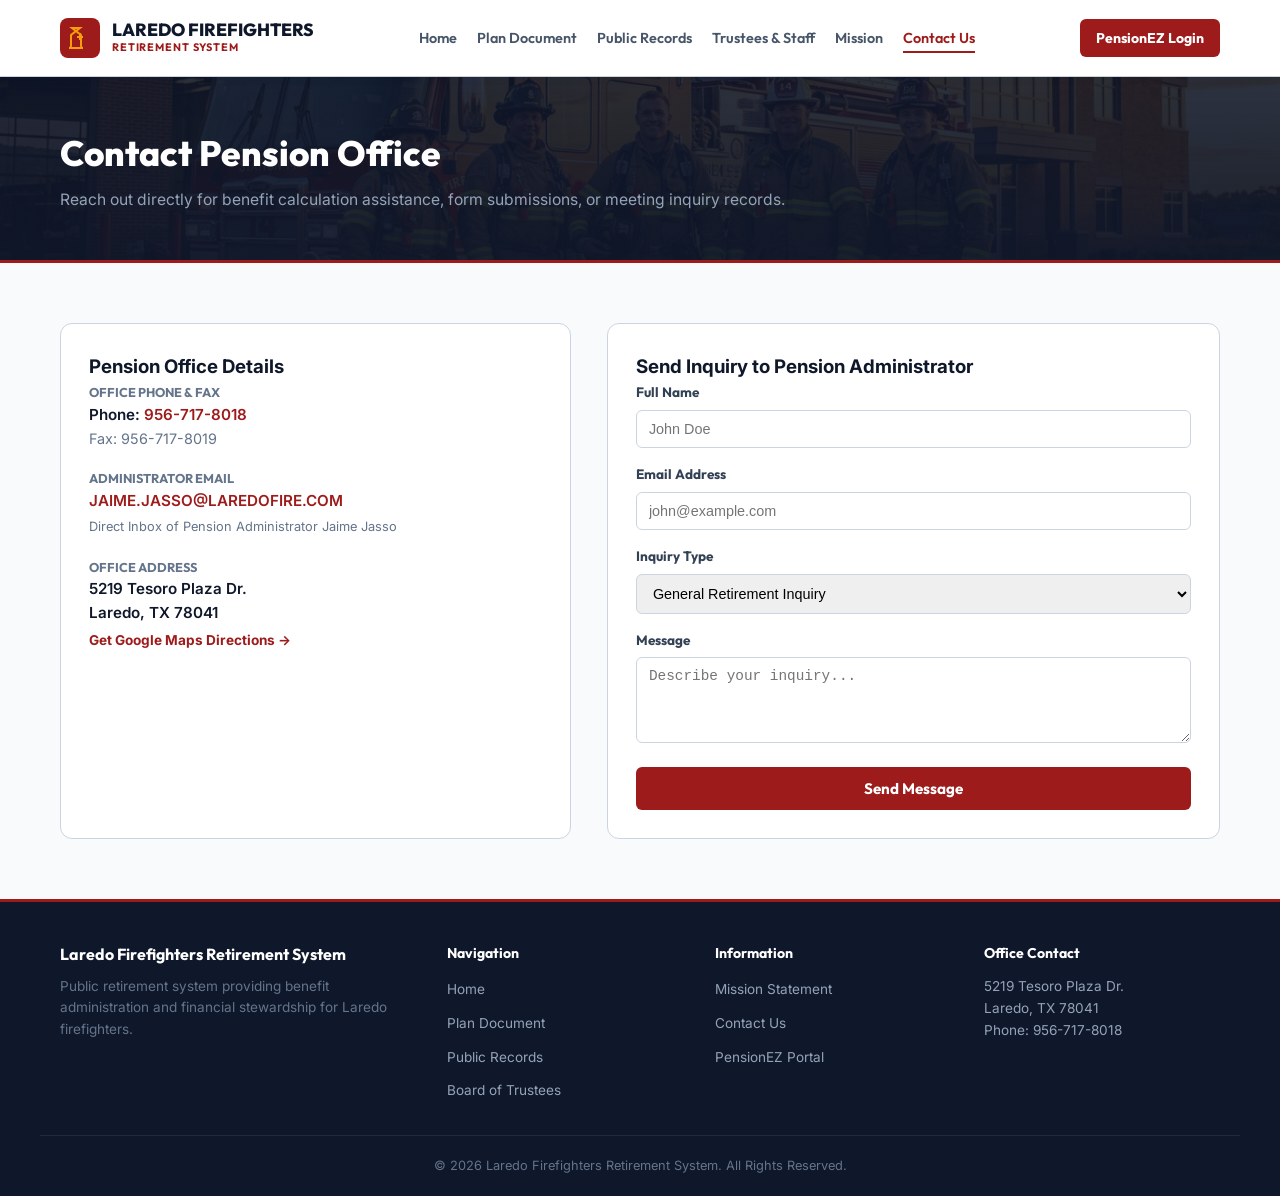
==== contact.html @ 910c3805 "Complete Redesign - Laredo Firefighters Retirement System" ====
<!DOCTYPE html>
<html lang="en">
<head>
    <meta charset="UTF-8">
    <meta name="viewport" content="width=device-width, initial-scale=1.0">
    <title>Laredo Firefighters Retirement System | Contact Us</title>
    <meta name="description" content="Contact the Laredo Firefighters Retirement System office. Phone 956-717-8018, Fax 956-717-8019, email JAIME.JASSO@LAREDOFIRE.COM, address 5219 Tesoro Plaza Dr., Laredo TX 78041.">
    <link rel="preconnect" href="https://fonts.googleapis.com">
    <link rel="preconnect" href="https://fonts.gstatic.com" crossorigin>
    <link href="https://fonts.googleapis.com/css2?family=Inter:wght@400;500;600;700&family=Outfit:wght@600;700;800&display=swap" rel="stylesheet">
    <link rel="stylesheet" href="style.css">
</head>
<body>

    <!-- Header Navigation -->
    <header class="site-header">
        <div class="container header-container">
            <a href="index.html" class="brand-logo">
                <div class="logo-badge">
                    <svg width="24" height="24" viewBox="0 0 24 24" fill="none" stroke="currentColor" stroke-width="2"><path d="M12 2L3 9v11a2 2 0 0 1-2 2h14a2 2 0 0 1-2-2V9l-9-7z"/><path d="M12 7v7"/><path d="M9 11h6"/></svg>
                </div>
                <div class="brand-text">
                    <span class="brand-name">LAREDO FIREFIGHTERS</span>
                    <span class="brand-sub">RETIREMENT SYSTEM</span>
                </div>
            </a>

            <nav class="main-nav">
                <ul class="nav-list">
                    <li><a href="index.html" class="nav-link">Home</a></li>
                    <li><a href="plan-document.html" class="nav-link">Plan Document</a></li>
                    <li><a href="documents.html" class="nav-link">Public Records</a></li>
                    <li><a href="trustees.html" class="nav-link">Trustees & Staff</a></li>
                    <li><a href="mission.html" class="nav-link">Mission</a></li>
                    <li><a href="contact.html" class="nav-link active">Contact Us</a></li>
                </ul>
            </nav>

            <a href="login.html" class="btn-primary">PensionEZ Login</a>

            <button class="mobile-toggle" id="mobileToggle" aria-label="Toggle Menu">
                <span></span><span></span><span></span>
            </button>
        </div>
    </header>

    <!-- Page Header -->
    <section class="page-header">
        <div class="container">
            <h1>Contact Pension Office</h1>
            <p>Reach out directly for benefit calculation assistance, form submissions, or meeting inquiry records.</p>
        </div>
    </section>

    <!-- Content Section -->
    <main class="home-section">
        <div class="container">
            <div class="contact-layout">
                <div class="contact-info-box">
                    <h3>Pension Office Details</h3>

                    <div class="info-item">
                        <label>Office Phone & Fax</label>
                        <p>Phone: <a href="tel:956-717-8018">956-717-8018</a></p>
                        <p style="font-weight: normal; color: var(--text-muted); font-size: 0.9rem;">Fax: 956-717-8019</p>
                    </div>

                    <div class="info-item">
                        <label>Administrator Email</label>
                        <p><a href="mailto:JAIME.JASSO@LAREDOFIRE.COM">JAIME.JASSO@LAREDOFIRE.COM</a></p>
                        <span style="font-size: 0.8rem; color: var(--text-muted);">Direct Inbox of Pension Administrator Jaime Jasso</span>
                    </div>

                    <div class="info-item">
                        <label>Office Address</label>
                        <p>5219 Tesoro Plaza Dr.<br>Laredo, TX 78041</p>
                        <a href="https://maps.google.com/?q=5219+Tesoro+Plaza+Dr,+Laredo,+TX+78041" target="_blank" style="font-size: 0.85rem; font-weight: 700; color: var(--primary); display: inline-block; margin-top: 4px;">Get Google Maps Directions &rarr;</a>
                    </div>
                </div>

                <div class="contact-form-clean">
                    <h3>Send Inquiry to Pension Administrator</h3>
                    <form onsubmit="event.preventDefault(); alert('Thank you! Your message has been sent directly to Pension Administrator Jaime Jasso.'); this.reset();">
                        <div class="form-group">
                            <label for="fullName">Full Name</label>
                            <input type="text" id="fullName" required placeholder="John Doe">
                        </div>
                        <div class="form-group">
                            <label for="email">Email Address</label>
                            <input type="email" id="email" required placeholder="john@example.com">
                        </div>
                        <div class="form-group">
                            <label for="subject">Inquiry Type</label>
                            <select id="subject">
                                <option value="general">General Retirement Inquiry</option>
                                <option value="beneficiary">Beneficiary Designation Update</option>
                                <option value="financial">Financial Audit / Actuarial Question</option>
                                <option value="qdro">QDRO Legal Model Order</option>
                            </select>
                        </div>
                        <div class="form-group">
                            <label for="message">Message</label>
                            <textarea id="message" rows="4" required placeholder="Describe your inquiry..."></textarea>
                        </div>
                        <button type="submit" class="btn-form-submit">Send Message</button>
                    </form>
                </div>
            </div>
        </div>
    </main>

    <!-- Footer -->
    <footer class="site-footer">
        <div class="container footer-grid">
            <div class="footer-brand">
                <h4>Laredo Firefighters Retirement System</h4>
                <p>Public retirement system providing benefit administration and financial stewardship for Laredo firefighters.</p>
            </div>
            <div class="footer-col">
                <h5>Navigation</h5>
                <ul>
                    <li><a href="index.html">Home</a></li>
                    <li><a href="plan-document.html">Plan Document</a></li>
                    <li><a href="documents.html">Public Records</a></li>
                    <li><a href="trustees.html">Board of Trustees</a></li>
                </ul>
            </div>
            <div class="footer-col">
                <h5>Information</h5>
                <ul>
                    <li><a href="mission.html">Mission Statement</a></li>
                    <li><a href="contact.html">Contact Us</a></li>
                    <li><a href="login.html">PensionEZ Portal</a></li>
                </ul>
            </div>
            <div class="footer-col">
                <h5>Office Contact</h5>
                <p style="font-size: 0.85rem;">5219 Tesoro Plaza Dr.<br>Laredo, TX 78041<br>Phone: 956-717-8018</p>
            </div>
        </div>
        <div class="footer-bottom-text">
            <p>&copy; 2026 Laredo Firefighters Retirement System. All Rights Reserved.</p>
        </div>
    </footer>
</body>
</html>
---- style.css ----
/* ==========================================================================
   LAREDO FIREFIGHTERS RETIREMENT SYSTEM (LFRS)
   Clean & Simple Multi-Page Redesign Stylesheet - Sidebar & Document Grid
   ========================================================================== */

@import url('https://fonts.googleapis.com/css2?family=Inter:wght@400;500;600;700&family=Outfit:wght@600;700;800&display=swap');

:root {
  --primary: #9E1B1B;
  --primary-dark: #7E1212;
  --accent: #F59E0B;
  --dark: #0F172A;
  --slate: #1E293B;
  --bg-light: #F8FAFC;
  --bg-card: #FFFFFF;
  --border: #CBD5E1;
  --text: #0F172A;
  --text-muted: #64748B;
  --font-heading: 'Outfit', sans-serif;
  --font-body: 'Inter', sans-serif;
}

*, *::before, *::after {
  box-sizing: border-box;
  margin: 0;
  padding: 0;
}

html { scroll-behavior: smooth; }

body {
  font-family: var(--font-body);
  line-height: 1.6;
  color: var(--text);
  background-color: var(--bg-light);
  -webkit-font-smoothing: antialiased;
  display: flex;
  flex-direction: column;
  min-height: 100vh;
}

main { flex-grow: 1; }

.container {
  width: 100%;
  max-width: 1200px;
  margin: 0 auto;
  padding: 0 20px;
}

.text-center { text-align: center; }
.hidden { display: none !important; }
.mt-4 { margin-top: 1.5rem; }
.mt-5 { margin-top: 3rem; }

/* --------------------------------------------------------------------------
   TOP ANNOUNCEMENT BAR
   -------------------------------------------------------------------------- */
.top-bar {
  background-color: var(--dark);
  color: #94A3B8;
  font-size: 0.85rem;
  padding: 8px 0;
  border-bottom: 1px solid rgba(255, 255, 255, 0.08);
}

.top-bar-content {
  display: flex;
  justify-content: space-between;
  align-items: center;
  flex-wrap: wrap;
  gap: 12px;
}

.top-bar-left { display: flex; align-items: center; gap: 10px; flex-wrap: wrap; }
.badge-live { background: rgba(158, 27, 27, 0.35); border: 1px solid rgba(239, 68, 68, 0.4); color: #FCA5A5; font-family: var(--font-heading); font-size: 0.72rem; font-weight: 700; padding: 2px 8px; border-radius: 4px; }
.top-bar-text { color: #E2E8F0; }
.top-bar-link { color: var(--accent); font-weight: 600; text-decoration: none; }
.top-bar-link:hover { text-decoration: underline; }

.top-bar-right { display: flex; align-items: center; gap: 16px; }
.contact-pill { display: inline-flex; align-items: center; gap: 6px; color: #CBD5E1; font-size: 0.85rem; font-weight: 500; text-decoration: none; }
.btn-sm-gold { background: var(--accent); color: #0F172A; font-family: var(--font-heading); font-weight: 700; font-size: 0.8rem; padding: 5px 12px; border-radius: 6px; border: none; cursor: pointer; text-decoration: none; display: inline-flex; align-items: center; gap: 6px; }

/* --------------------------------------------------------------------------
   HEADER & NAVIGATION
   -------------------------------------------------------------------------- */
.site-header {
  position: sticky;
  top: 0;
  left: 0;
  width: 100%;
  z-index: 1000;
  background: #FFFFFF;
  border-bottom: 1px solid var(--border);
  box-shadow: 0 2px 10px rgba(15, 23, 42, 0.03);
}

.header-container { display: flex; align-items: center; justify-content: space-between; height: 76px; }
.brand-logo { display: flex; align-items: center; gap: 12px; text-decoration: none; }
.logo-badge { width: 40px; height: 40px; border-radius: 8px; background: var(--primary); color: var(--accent); display: flex; align-items: center; justify-content: center; }

.brand-text { display: flex; flex-direction: column; }
.brand-name { font-family: var(--font-heading); font-size: 1.1rem; font-weight: 800; color: var(--dark); line-height: 1.1; }
.brand-sub { font-family: var(--font-heading); font-size: 0.68rem; font-weight: 700; color: var(--primary); letter-spacing: 0.08em; text-transform: uppercase; }

.main-nav { display: flex; align-items: center; }
.nav-list { display: flex; align-items: center; gap: 20px; list-style: none; margin: 0; padding: 0; }
.nav-link { font-family: var(--font-heading); font-size: 0.9rem; font-weight: 600; color: #475569; text-decoration: none; padding: 6px 0; position: relative; }
.nav-link:hover, .nav-link.active { color: var(--primary); }
.nav-link.active::after { content: ''; position: absolute; bottom: 0; left: 0; width: 100%; height: 2px; background: var(--primary); }

.btn-primary { background: var(--primary); color: #FFFFFF; font-family: var(--font-heading); font-size: 0.88rem; font-weight: 700; padding: 8px 16px; border-radius: 6px; border: none; cursor: pointer; text-decoration: none; display: inline-flex; align-items: center; gap: 6px; }

.mobile-toggle { display: none; background: #F1F5F9; border: 1px solid var(--border); border-radius: 8px; width: 40px; height: 40px; padding: 8px; cursor: pointer; flex-direction: column; justify-content: center; align-items: center; gap: 4px; }
.mobile-toggle span { display: block; width: 20px; height: 2px; background: #0F172A; border-radius: 2px; }

.mobile-drawer { position: fixed; inset: 0; z-index: 2000; background: #FFF; padding: 24px; transform: translateX(100%); transition: transform 0.3s; }
.mobile-drawer.open { transform: translateX(0); }
.mobile-drawer-header { display: flex; justify-content: space-between; align-items: center; margin-bottom: 24px; }
.mobile-close { background: none; border: none; font-size: 1.8rem; cursor: pointer; }
.mobile-nav-list { list-style: none; display: flex; flex-direction: column; gap: 16px; }
.mobile-nav-link { font-family: var(--font-heading); font-size: 1.1rem; font-weight: 700; color: var(--dark); text-decoration: none; }

/* --------------------------------------------------------------------------
   PAGE HEADER
   -------------------------------------------------------------------------- */
.page-header {
  background: linear-gradient(180deg, rgba(15, 23, 42, 0.88) 0%, rgba(15, 23, 42, 0.95) 100%), url('images/hero1.jpg');
  background-size: cover;
  background-position: center;
  color: #FFFFFF;
  padding: 48px 0;
  border-bottom: 3px solid var(--primary);
}

.page-header h1 { font-family: var(--font-heading); font-size: 2.2rem; font-weight: 800; margin-bottom: 6px; }
.page-header p { font-size: 0.98rem; color: #94A3B8; }

/* --------------------------------------------------------------------------
   DOCUMENTS SIDEBAR & GRID LAYOUT
   -------------------------------------------------------------------------- */
.doc-section {
  padding: 40px 0 60px 0;
}

.doc-layout {
  display: grid;
  grid-template-columns: 260px 1fr;
  gap: 32px;
  align-items: start;
}

/* Sidebar Menu */
.doc-sidebar {
  background: #FFFFFF;
  border: 1px solid var(--border);
  border-radius: 12px;
  padding: 12px;
  box-shadow: 0 2px 8px rgba(15, 23, 42, 0.03);
}

.sidebar-title {
  font-family: var(--font-heading);
  font-size: 0.78rem;
  font-weight: 800;
  color: var(--text-muted);
  letter-spacing: 0.08em;
  text-transform: uppercase;
  padding: 12px 16px 8px 16px;
}

.sidebar-menu {
  list-style: none;
  display: flex;
  flex-direction: column;
  gap: 4px;
}

.sidebar-btn {
  width: 100%;
  text-align: left;
  background: transparent;
  border: none;
  font-family: var(--font-heading);
  font-size: 0.9rem;
  font-weight: 700;
  color: #334155;
  padding: 12px 16px;
  border-radius: 8px;
  cursor: pointer;
  display: flex;
  align-items: center;
  justify-content: space-between;
  transition: all 0.2s;
  text-transform: uppercase;
  letter-spacing: 0.02em;
}

.sidebar-btn:hover {
  background: #F1F5F9;
  color: var(--primary);
}

.sidebar-btn.active {
  background: var(--primary);
  color: #FFFFFF;
}

/* Main Document Content */
.doc-main-content {
  background: #FFFFFF;
  border: 1px solid var(--border);
  border-radius: 14px;
  padding: 32px;
  min-height: 520px;
}

.doc-content-header {
  display: flex;
  justify-content: space-between;
  align-items: center;
  border-bottom: 2px solid var(--bg-light);
  padding-bottom: 18px;
  margin-bottom: 28px;
  flex-wrap: wrap;
  gap: 16px;
}

.doc-content-title {
  font-family: var(--font-heading);
  font-size: 1.6rem;
  font-weight: 800;
  color: var(--dark);
  text-transform: uppercase;
  letter-spacing: 0.02em;
}

.search-box-clean {
  position: relative;
  width: 280px;
}

.search-box-clean input {
  width: 100%;
  padding: 8px 14px 8px 36px;
  border-radius: 6px;
  border: 1px solid var(--border);
  font-size: 0.88rem;
  outline: none;
}

.search-box-clean input:focus { border-color: var(--primary); }

.search-box-clean svg {
  position: absolute;
  left: 12px;
  top: 50%;
  transform: translateY(-50%);
  color: var(--text-muted);
}

/* Document Grid Cards */
.doc-icon-grid {
  display: grid;
  grid-template-columns: repeat(4, 1fr);
  gap: 24px;
}

.doc-icon-card {
  background: #F8FAFC;
  border: 1px solid var(--border);
  border-radius: 12px;
  padding: 20px 16px;
  text-align: center;
  text-decoration: none;
  color: var(--dark);
  display: flex;
  flex-direction: column;
  align-items: center;
  transition: all 0.25s ease;
}

.doc-icon-card:hover {
  transform: translateY(-4px);
  border-color: var(--primary);
  box-shadow: 0 10px 24px rgba(15, 23, 42, 0.08);
  background: #FFFFFF;
}

.pdf-icon-shape {
  width: 64px;
  height: 72px;
  background: #94A3B8;
  border-radius: 6px;
  position: relative;
  margin-bottom: 14px;
  display: flex;
  align-items: center;
  justify-content: center;
  color: #FFF;
  font-family: var(--font-heading);
  font-weight: 800;
  font-size: 0.8rem;
  letter-spacing: 0.05em;
  transition: background 0.2s;
}

.doc-icon-card:hover .pdf-icon-shape {
  background: var(--primary);
}

.pdf-icon-shape::after {
  content: '';
  position: absolute;
  top: 0;
  right: 0;
  width: 0;
  height: 0;
  border-style: solid;
  border-width: 0 16px 16px 0;
  border-color: transparent #F8FAFC transparent transparent;
}

.doc-icon-title {
  font-family: var(--font-heading);
  font-size: 0.92rem;
  font-weight: 700;
  color: var(--dark);
  line-height: 1.3;
  margin-bottom: 6px;
}

.doc-icon-sub {
  font-size: 0.78rem;
  color: var(--text-muted);
}

.doc-action-tag {
  margin-top: 10px;
  font-family: var(--font-heading);
  font-size: 0.75rem;
  font-weight: 700;
  color: var(--primary);
}

/* --------------------------------------------------------------------------
   HOME HERO & CARDS
   -------------------------------------------------------------------------- */
.hero-simple {
  background: linear-gradient(180deg, rgba(15, 23, 42, 0.82) 0%, rgba(15, 23, 42, 0.94) 100%), url('images/hero1.jpg');
  background-size: cover;
  background-position: center 35%;
  color: #FFFFFF;
  padding: 96px 0;
}

.hero-simple-content { max-width: 760px; }
.hero-simple-tag { font-family: var(--font-heading); font-size: 0.75rem; font-weight: 700; color: var(--accent); letter-spacing: 0.08em; text-transform: uppercase; margin-bottom: 12px; display: block; }
.hero-simple h1 { font-family: var(--font-heading); font-size: 2.6rem; font-weight: 800; line-height: 1.15; margin-bottom: 14px; }
.hero-simple p { font-size: 1.05rem; color: #E2E8F0; margin-bottom: 24px; line-height: 1.6; }

.hero-actions { display: flex; gap: 14px; flex-wrap: wrap; }
.btn-hero-primary { background: var(--primary); color: #FFF; font-family: var(--font-heading); font-weight: 700; font-size: 0.95rem; padding: 12px 22px; border-radius: 6px; text-decoration: none; }
.btn-hero-secondary { background: rgba(255, 255, 255, 0.12); color: #FFF; border: 1px solid rgba(255, 255, 255, 0.25); font-family: var(--font-heading); font-weight: 700; font-size: 0.95rem; padding: 12px 22px; border-radius: 6px; text-decoration: none; }

.home-section { padding: 60px 0; }
.section-title-clean { font-family: var(--font-heading); font-size: 1.6rem; font-weight: 800; color: var(--dark); margin-bottom: 8px; }
.section-desc-clean { font-size: 0.95rem; color: var(--text-muted); margin-bottom: 32px; }

.quick-grid-clean { display: grid; grid-template-columns: repeat(3, 1fr); gap: 24px; }
.quick-card-clean { background: #FFFFFF; border: 1px solid var(--border); border-radius: 12px; padding: 24px; text-decoration: none; color: var(--text); display: flex; flex-direction: column; transition: border-color 0.2s, transform 0.2s; }
.quick-card-clean:hover { border-color: var(--primary); transform: translateY(-2px); }
.quick-card-clean h3 { font-family: var(--font-heading); font-size: 1.15rem; font-weight: 700; color: var(--dark); margin-bottom: 8px; }
.quick-card-clean p { font-size: 0.88rem; color: var(--text-muted); margin-bottom: 16px; line-height: 1.5; }
.card-link-text { font-family: var(--font-heading); font-size: 0.85rem; font-weight: 700; color: var(--primary); margin-top: auto; }

/* Trustees & Staff */
.trustee-grid-clean { display: grid; grid-template-columns: repeat(4, 1fr); gap: 20px; }
.trustee-card-clean { background: #FFFFFF; border: 1px solid var(--border); border-radius: 10px; padding: 20px; text-align: center; }
.avatar-clean { width: 52px; height: 52px; border-radius: 50%; background: var(--dark); color: #FFF; font-family: var(--font-heading); font-weight: 800; font-size: 1.1rem; display: flex; align-items: center; justify-content: center; margin: 0 auto 12px auto; }
.avatar-gold { background: var(--accent); color: #0F172A; }
.role-badge { display: inline-block; font-family: var(--font-heading); font-size: 0.72rem; font-weight: 700; color: var(--primary); background: rgba(158, 27, 27, 0.08); padding: 2px 8px; border-radius: 4px; margin: 6px 0 10px 0; }

.staff-box-clean { background: #FFFFFF; border: 1px solid var(--border); border-radius: 12px; padding: 24px; max-width: 640px; margin-top: 24px; }
.staff-contact-list { margin-top: 12px; font-size: 0.9rem; color: var(--text-muted); }
.staff-contact-list a { color: var(--primary); font-weight: 600; text-decoration: none; }

/* Contact Page */
.contact-layout { display: grid; grid-template-columns: 1fr 1.2fr; gap: 36px; }
.contact-info-box { background: #FFFFFF; border: 1px solid var(--border); border-radius: 12px; padding: 28px; }
.info-item { margin-bottom: 18px; }
.info-item label { font-family: var(--font-heading); font-size: 0.8rem; font-weight: 700; color: var(--text-muted); text-transform: uppercase; display: block; }
.info-item p { font-size: 0.95rem; font-weight: 600; color: var(--dark); }
.info-item a { color: var(--primary); text-decoration: none; }

.contact-form-clean { background: #FFFFFF; border: 1px solid var(--border); border-radius: 12px; padding: 28px; }
.form-group { margin-bottom: 16px; }
.form-group label { display: block; font-family: var(--font-heading); font-size: 0.85rem; font-weight: 700; color: #334155; margin-bottom: 6px; }
.form-group input, .form-group select, .form-group textarea { width: 100%; padding: 10px 12px; border-radius: 6px; border: 1px solid #CBD5E1; font-size: 0.9rem; }
.btn-form-submit { width: 100%; background: var(--primary); color: #FFF; font-family: var(--font-heading); font-size: 0.95rem; font-weight: 700; padding: 12px; border-radius: 6px; border: none; cursor: pointer; }

/* Footer */
.site-footer { background: var(--dark); color: #94A3B8; padding: 40px 0 20px 0; margin-top: auto; border-top: 3px solid var(--primary); }
.footer-grid { display: grid; grid-template-columns: 1.5fr 1fr 1fr 1fr; gap: 32px; padding-bottom: 32px; border-bottom: 1px solid rgba(255, 255, 255, 0.08); }
.footer-brand h4 { font-family: var(--font-heading); color: #FFF; font-size: 1rem; margin-bottom: 8px; }
.footer-brand p { font-size: 0.85rem; color: #64748B; }
.footer-col h5 { font-family: var(--font-heading); color: #FFF; font-size: 0.88rem; margin-bottom: 12px; }
.footer-col ul { list-style: none; display: flex; flex-direction: column; gap: 8px; }
.footer-col a { color: #94A3B8; font-size: 0.85rem; text-decoration: none; }
.footer-col a:hover { color: #FFF; }
.footer-bottom-text { text-align: center; font-size: 0.8rem; color: #64748B; padding-top: 20px; }

@media (max-width: 1024px) {
  .doc-layout { grid-template-columns: 1fr; }
  .doc-icon-grid { grid-template-columns: repeat(3, 1fr); }
}

@media (max-width: 768px) {
  .main-nav, .btn-primary { display: none; }
  .mobile-toggle { display: inline-flex; }
  .doc-icon-grid { grid-template-columns: repeat(2, 1fr); }
  .quick-grid-clean, .trustee-grid-clean { grid-template-columns: repeat(2, 1fr); }
  .contact-layout { grid-template-columns: 1fr; }
  .footer-grid { grid-template-columns: repeat(2, 1fr); }
}

@media (max-width: 480px) {
  .doc-icon-grid { grid-template-columns: 1fr; }
  .quick-grid-clean, .trustee-grid-clean, .footer-grid { grid-template-columns: 1fr; }
}


/* --------------------------------------------------------------------------
   SYSTEM ANNOUNCEMENTS & DISCLOSURES
   -------------------------------------------------------------------------- */
.section-header-block {
  margin-bottom: 28px;
}

.news-cards-grid {
  display: grid;
  grid-template-columns: repeat(2, 1fr);
  gap: 24px;
}

.news-card {
  background: #FFFFFF;
  border: 1px solid var(--border);
  border-radius: 10px;
  padding: 24px;
  display: flex;
  flex-direction: column;
  transition: border-color 0.2s, box-shadow 0.2s;
}

.news-card:hover {
  border-color: var(--primary);
  box-shadow: 0 4px 16px rgba(15, 23, 42, 0.05);
}

.news-category {
  font-family: var(--font-heading);
  font-size: 0.72rem;
  font-weight: 800;
  color: var(--primary);
  text-transform: uppercase;
  letter-spacing: 0.06em;
  margin-bottom: 8px;
  display: block;
}

.news-card h3 {
  font-family: var(--font-heading);
  font-size: 1.15rem;
  font-weight: 700;
  color: var(--dark);
  margin-bottom: 8px;
  line-height: 1.3;
}

.news-card p {
  font-size: 0.88rem;
  color: var(--text-muted);
  line-height: 1.55;
  margin-bottom: 20px;
}

.news-link {
  font-family: var(--font-heading);
  font-size: 0.85rem;
  font-weight: 700;
  color: var(--primary);
  text-decoration: none;
  margin-top: auto;
}

.news-link:hover {
  text-decoration: underline;
}

/* Redesigned Office Contact Banner */
.office-contact-banner {
  background: #FFFFFF;
  border: 1px solid var(--border);
  border-radius: 12px;
  padding: 24px 28px;
  display: grid;
  grid-template-columns: repeat(4, 1fr);
  gap: 24px;
  box-shadow: 0 2px 8px rgba(15, 23, 42, 0.02);
}

.office-card-item {
  display: flex;
  align-items: flex-start;
  gap: 14px;
}

.office-icon {
  width: 40px;
  height: 40px;
  border-radius: 10px;
  background: #F1F5F9;
  color: var(--primary);
  display: flex;
  align-items: center;
  justify-content: center;
  flex-shrink: 0;
  border: 1px solid #E2E8F0;
}

.office-details {
  display: flex;
  flex-direction: column;
}

.office-tag {
  font-family: var(--font-heading);
  font-size: 0.68rem;
  font-weight: 800;
  color: var(--text-muted);
  letter-spacing: 0.06em;
  text-transform: uppercase;
  margin-bottom: 4px;
}

.office-text {
  font-size: 0.88rem;
  font-weight: 600;
  color: var(--dark);
  line-height: 1.45;
}

.text-muted-sm {
  font-size: 0.78rem;
  font-weight: 500;
  color: var(--text-muted);
}

.link-dark {
  color: var(--dark);
  text-decoration: none;
}

.link-dark:hover {
  color: var(--primary);
}

.link-primary-sm {
  font-size: 0.82rem;
  font-weight: 600;
  color: var(--primary);
  text-decoration: none;
  word-break: break-all;
}

.link-primary-sm:hover {
  text-decoration: underline;
}

@media (max-width: 1024px) {
  .office-contact-banner { grid-template-columns: repeat(2, 1fr); gap: 20px; }
}

@media (max-width: 600px) {
  .news-cards-grid { grid-template-columns: 1fr; }
  .office-contact-banner { grid-template-columns: 1fr; gap: 20px; }
}
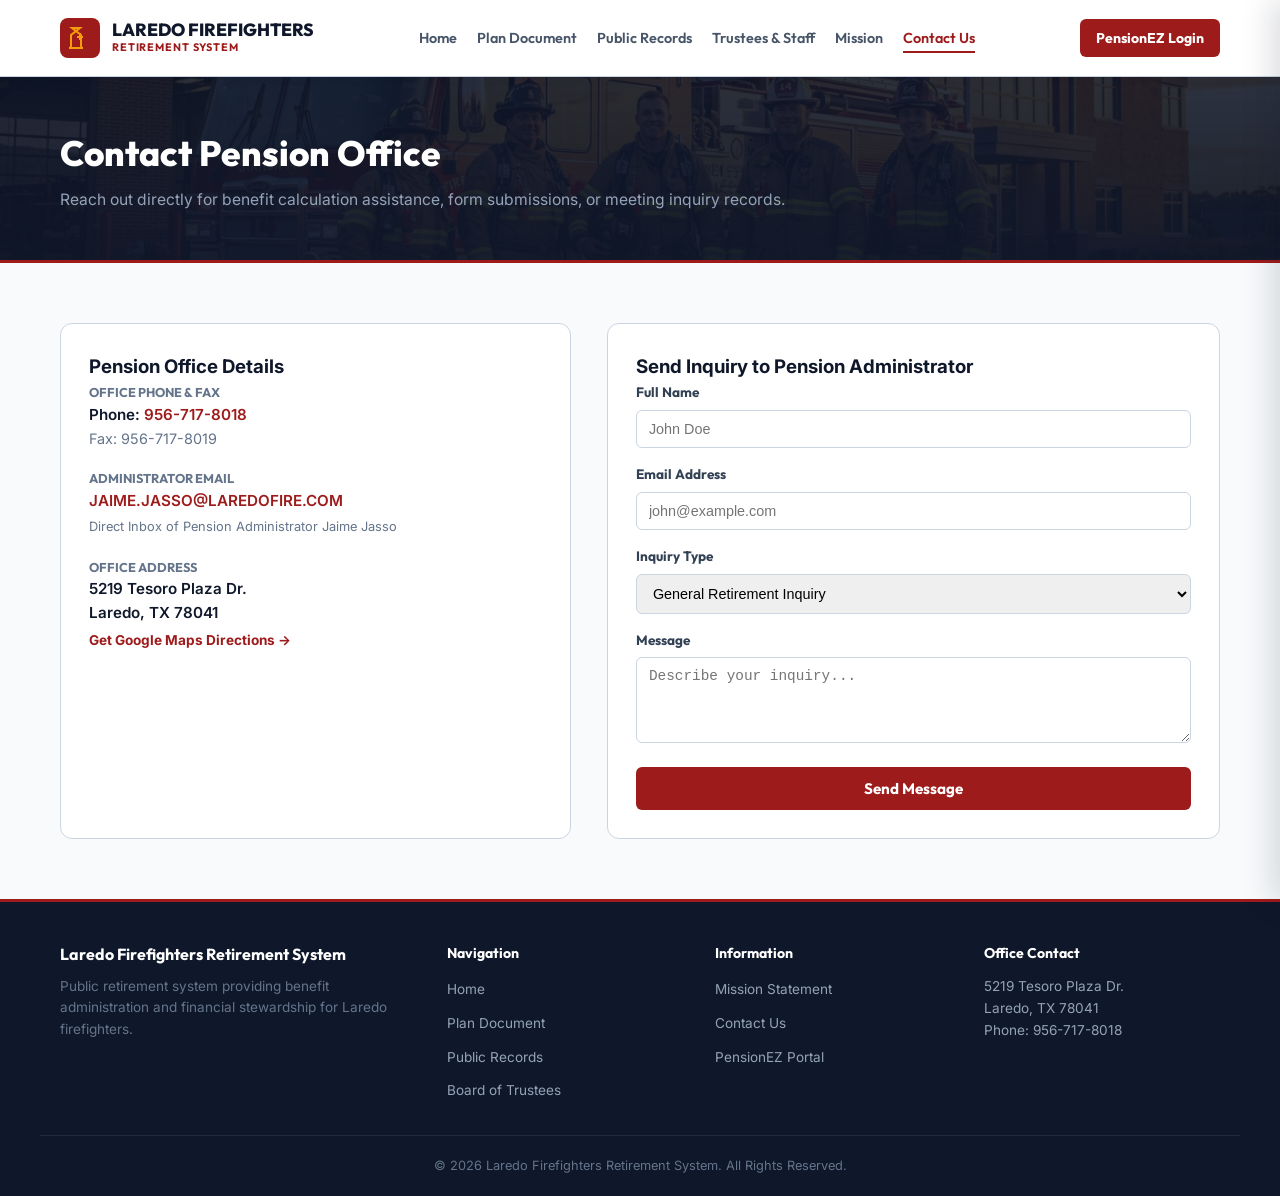
==== commit 1894c6d6: "Inject mobile navigation drawer element into all subpages (plan-document, trustees, mission, contact" ====
--- a/contact.html
+++ b/contact.html
@@ -43,6 +43,27 @@
             </button>
         </div>
     </header>
+
+    <!-- Mobile Navigation Drawer -->
+    <div class="mobile-drawer" id="mobileDrawer">
+        <div class="mobile-drawer-header">
+            <div class="brand-text">
+                <span class="brand-name">LAREDO FIREFIGHTERS</span>
+                <span class="brand-sub">RETIREMENT SYSTEM</span>
+            </div>
+            <button class="mobile-close" id="mobileClose">&times;</button>
+        </div>
+        <ul class="mobile-nav-list">
+            <li><a href="index.html" class="mobile-nav-link">Home</a></li>
+            <li><a href="plan-document.html" class="mobile-nav-link">Plan Document</a></li>
+            <li><a href="documents.html" class="mobile-nav-link">Public Records & Audits</a></li>
+            <li><a href="trustees.html" class="mobile-nav-link">Trustees & Staff</a></li>
+            <li><a href="mission.html" class="mobile-nav-link">Mission Statement</a></li>
+            <li><a href="contact.html" class="mobile-nav-link">Contact Us</a></li>
+            <li><a href="login.html" class="mobile-nav-link">PensionEZ Portal Login</a></li>
+        </ul>
+    </div>
+
 
     <!-- Page Header -->
     <section class="page-header">
@@ -142,5 +163,6 @@
             <p>&copy; 2026 Laredo Firefighters Retirement System. All Rights Reserved.</p>
         </div>
     </footer>
+    <script src="main.js"></script>
 </body>
 </html>
--- a/style.css
+++ b/style.css
@@ -113,10 +113,42 @@
 .btn-primary { background: var(--primary); color: #FFFFFF; font-family: var(--font-heading); font-size: 0.88rem; font-weight: 700; padding: 8px 16px; border-radius: 6px; border: none; cursor: pointer; text-decoration: none; display: inline-flex; align-items: center; gap: 6px; }
 
 .mobile-toggle { display: none; background: #F1F5F9; border: 1px solid var(--border); border-radius: 8px; width: 40px; height: 40px; padding: 8px; cursor: pointer; flex-direction: column; justify-content: center; align-items: center; gap: 4px; }
-.mobile-toggle span { display: block; width: 20px; height: 2px; background: #0F172A; border-radius: 2px; }
-
-.mobile-drawer { position: fixed; inset: 0; z-index: 2000; background: #FFF; padding: 24px; transform: translateX(100%); transition: transform 0.3s; }
-.mobile-drawer.open { transform: translateX(0); }
+.mobile-toggle span { display: block; width: 20px; height: 2px; background: #0F172A; border-radius: 2px; pointer-events: none; }
+
+/* Mobile Drawer & Backdrop Overlay */
+.mobile-backdrop {
+  position: fixed;
+  inset: 0;
+  background: rgba(15, 23, 42, 0.4);
+  backdrop-filter: blur(4px);
+  opacity: 0;
+  visibility: hidden;
+  transition: opacity 0.3s ease, visibility 0.3s ease;
+  z-index: 1999;
+}
+.mobile-backdrop.open {
+  opacity: 1;
+  visibility: visible;
+}
+.mobile-drawer {
+  position: fixed;
+  top: 0;
+  right: 0;
+  bottom: 0;
+  width: 320px;
+  max-width: 85vw;
+  z-index: 2000;
+  background: #FFFFFF;
+  padding: 24px;
+  box-shadow: -8px 0 30px rgba(15, 23, 42, 0.15);
+  transform: translateX(100%);
+  transition: transform 0.3s cubic-bezier(0.16, 1, 0.3, 1);
+  display: flex;
+  flex-direction: column;
+}
+.mobile-drawer.open {
+  transform: translateX(0);
+}
 .mobile-drawer-header { display: flex; justify-content: space-between; align-items: center; margin-bottom: 24px; }
 .mobile-close { background: none; border: none; font-size: 1.8rem; cursor: pointer; }
 .mobile-nav-list { list-style: none; display: flex; flex-direction: column; gap: 16px; }
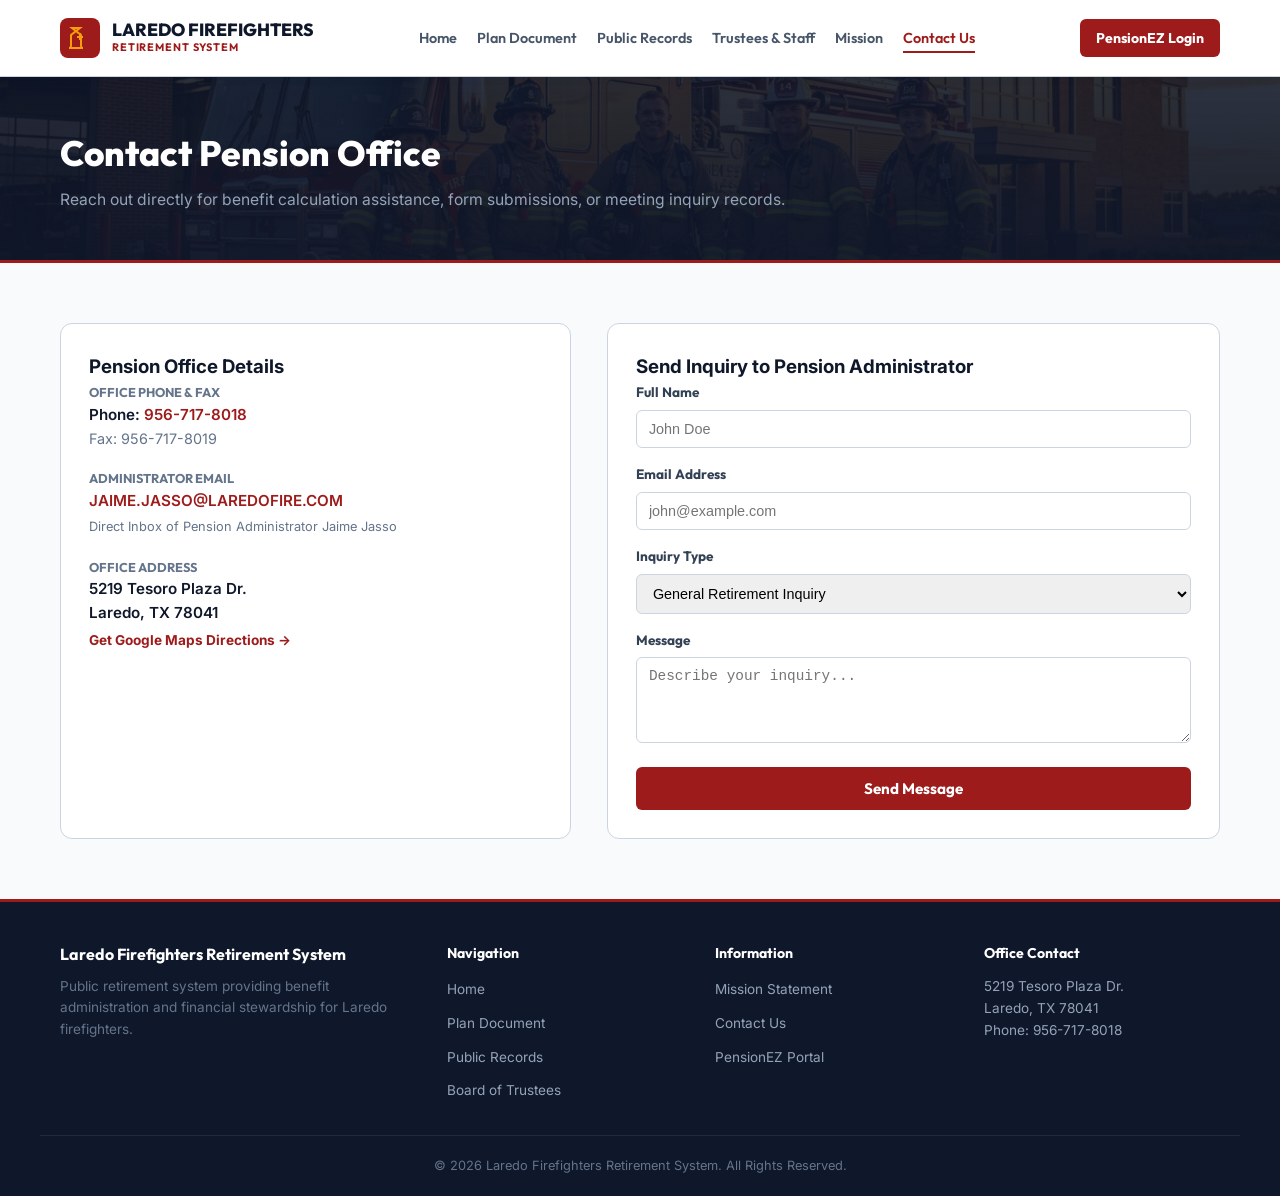
==== commit 608b257d: "Remove duplicate orphan HTML drawer markup outside body container in index.html" ====
--- a/contact.html
+++ b/contact.html
@@ -43,7 +43,6 @@
             </button>
         </div>
     </header>
-
     <!-- Mobile Navigation Drawer -->
     <div class="mobile-drawer" id="mobileDrawer">
         <div class="mobile-drawer-header">
@@ -64,8 +63,6 @@
         </ul>
     </div>
 
-
-    <!-- Page Header -->
     <section class="page-header">
         <div class="container">
             <h1>Contact Pension Office</h1>
--- a/style.css
+++ b/style.css
@@ -117,42 +117,96 @@
 
 /* Mobile Drawer & Backdrop Overlay */
 .mobile-backdrop {
+  display: none;
   position: fixed;
   inset: 0;
-  background: rgba(15, 23, 42, 0.4);
+  background: rgba(15, 23, 42, 0.6);
   backdrop-filter: blur(4px);
-  opacity: 0;
-  visibility: hidden;
-  transition: opacity 0.3s ease, visibility 0.3s ease;
   z-index: 1999;
 }
 .mobile-backdrop.open {
-  opacity: 1;
-  visibility: visible;
-}
+  display: block;
+}
+
 .mobile-drawer {
+  display: none !important;
+}
+.mobile-drawer.open {
+  display: flex !important;
   position: fixed;
   top: 0;
   right: 0;
   bottom: 0;
-  width: 320px;
+  width: 300px;
   max-width: 85vw;
+  height: 100vh;
   z-index: 2000;
   background: #FFFFFF;
   padding: 24px;
-  box-shadow: -8px 0 30px rgba(15, 23, 42, 0.15);
-  transform: translateX(100%);
-  transition: transform 0.3s cubic-bezier(0.16, 1, 0.3, 1);
-  display: flex;
+  box-shadow: -8px 0 30px rgba(15, 23, 42, 0.3);
   flex-direction: column;
-}
-.mobile-drawer.open {
-  transform: translateX(0);
-}
-.mobile-drawer-header { display: flex; justify-content: space-between; align-items: center; margin-bottom: 24px; }
-.mobile-close { background: none; border: none; font-size: 1.8rem; cursor: pointer; }
-.mobile-nav-list { list-style: none; display: flex; flex-direction: column; gap: 16px; }
-.mobile-nav-link { font-family: var(--font-heading); font-size: 1.1rem; font-weight: 700; color: var(--dark); text-decoration: none; }
+  overflow-y: auto;
+  animation: slideInRight 0.25s cubic-bezier(0.16, 1, 0.3, 1);
+}
+
+@keyframes slideInRight {
+  from { transform: translateX(100%); }
+  to { transform: translateX(0); }
+}
+
+.mobile-drawer-header {
+  display: flex;
+  justify-content: space-between;
+  align-items: center;
+  margin-bottom: 24px;
+  padding-bottom: 16px;
+  border-bottom: 1px solid var(--border);
+}
+
+.mobile-close {
+  background: #F1F5F9;
+  border: 1px solid var(--border);
+  border-radius: 50%;
+  width: 36px;
+  height: 36px;
+  font-size: 1.4rem;
+  line-height: 1;
+  display: flex;
+  align-items: center;
+  justify-content: center;
+  cursor: pointer;
+  color: var(--dark);
+  transition: background 0.2s;
+}
+.mobile-close:hover {
+  background: #E2E8F0;
+}
+
+.mobile-nav-list {
+  list-style: none;
+  display: flex;
+  flex-direction: column;
+  gap: 8px;
+  margin: 0;
+  padding: 0;
+}
+
+.mobile-nav-link {
+  font-family: var(--font-heading);
+  font-size: 1.05rem;
+  font-weight: 700;
+  color: var(--dark);
+  text-decoration: none;
+  padding: 10px 14px;
+  border-radius: 8px;
+  transition: background 0.2s, color 0.2s;
+  display: block;
+}
+
+.mobile-nav-link:hover, .mobile-nav-link.active {
+  background: rgba(158, 27, 27, 0.08);
+  color: var(--primary);
+}
 
 /* --------------------------------------------------------------------------
    PAGE HEADER
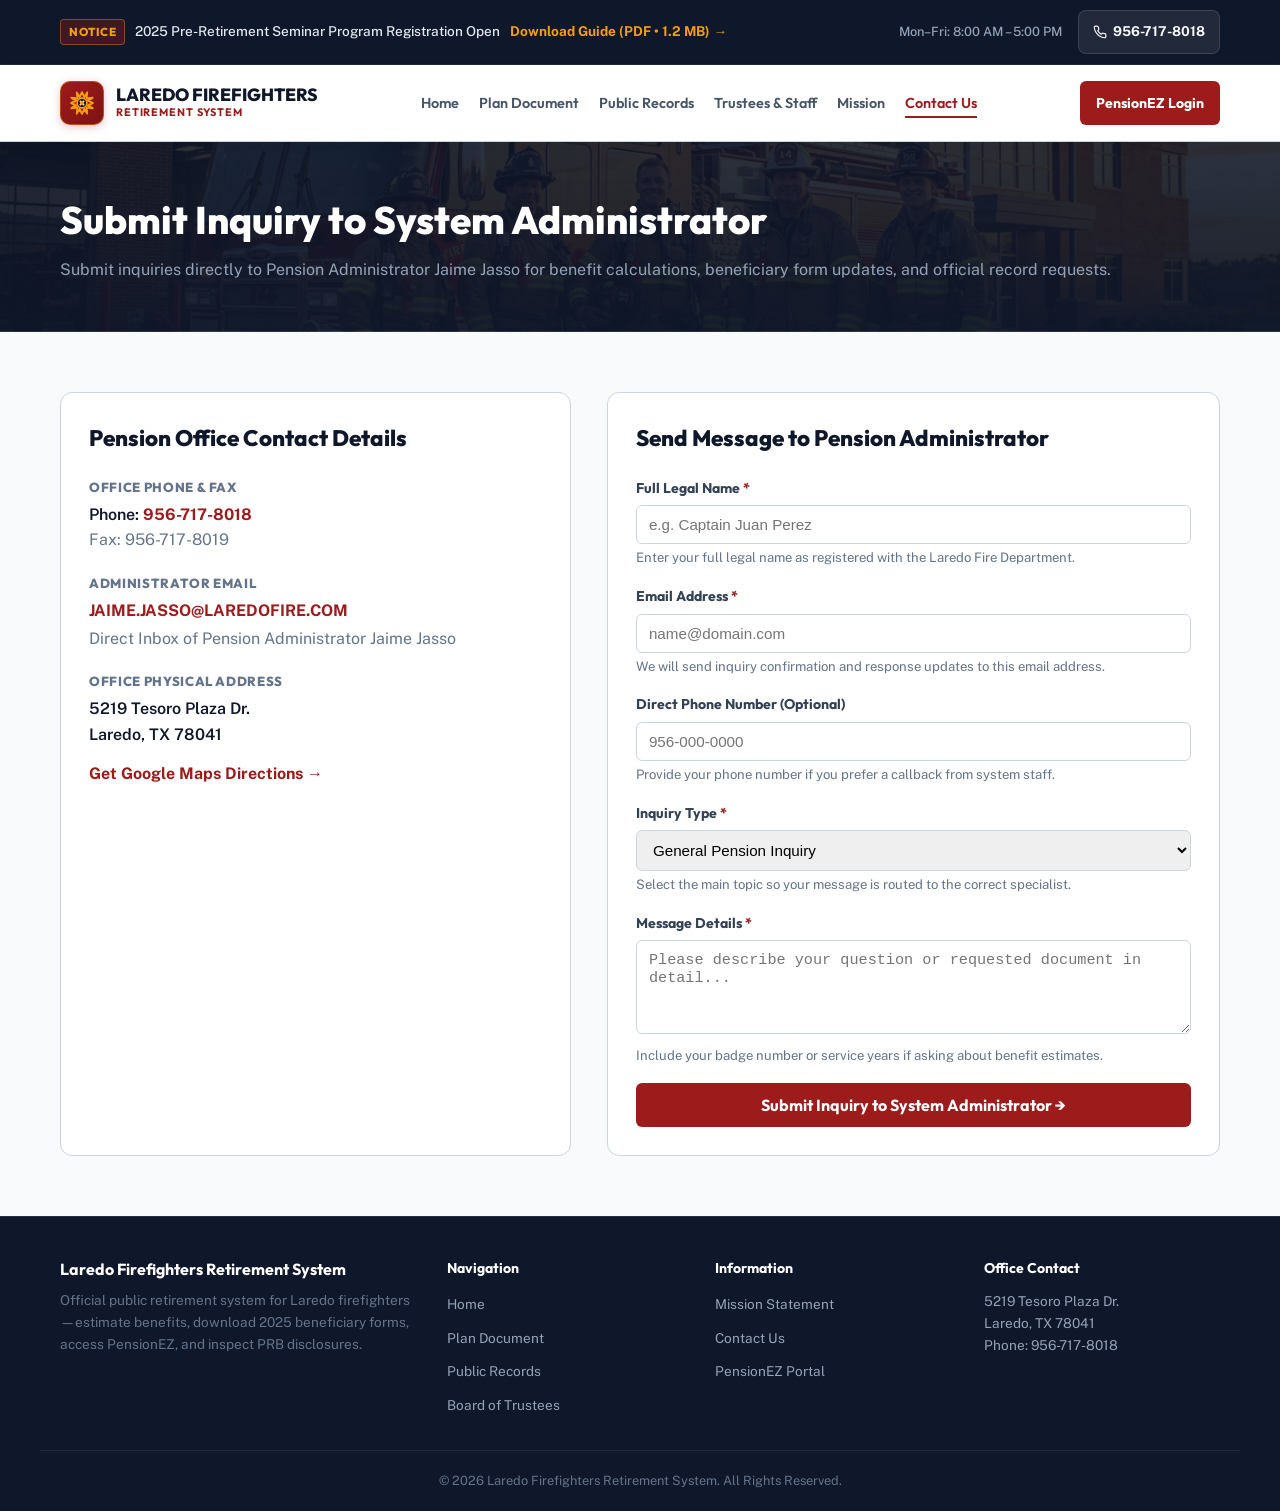
==== commit 9d518bcf: "feat(ui/ux): complete UX overhaul, anti-slop purge, and mobile responsiveness" ====
--- a/contact.html
+++ b/contact.html
@@ -7,17 +7,41 @@
     <meta name="description" content="Contact the Laredo Firefighters Retirement System office. Phone 956-717-8018, Fax 956-717-8019, email JAIME.JASSO@LAREDOFIRE.COM, address 5219 Tesoro Plaza Dr., Laredo TX 78041.">
     <link rel="preconnect" href="https://fonts.googleapis.com">
     <link rel="preconnect" href="https://fonts.gstatic.com" crossorigin>
-    <link href="https://fonts.googleapis.com/css2?family=Inter:wght@400;500;600;700&family=Outfit:wght@600;700;800&display=swap" rel="stylesheet">
+    <link href="https://fonts.googleapis.com/css2?family=Outfit:wght@500;600;700;800&family=Public+Sans:wght@400;500;600;700&display=swap" rel="stylesheet">
     <link rel="stylesheet" href="style.css">
 </head>
 <body>
+
+    <!-- Top Announcement Bar -->
+    <div class="top-bar">
+        <div class="container top-bar-content">
+            <div class="top-bar-left">
+                <span class="badge-live">NOTICE</span>
+                <span class="top-bar-text">2025 Pre-Retirement Seminar Program Registration Open</span>
+                <a href="https://www.laredofire.com/LOFULF/LOFDCS/LAREDOFIREFIGHTERSPRERETIREMENTSEMINARPROGRAM2025.pdf" target="_blank" rel="noopener noreferrer" class="top-bar-link">Download Guide (PDF &bull; 1.2 MB) &rarr;</a>
+            </div>
+            <div class="top-bar-right">
+                <span class="top-bar-hours">Mon&ndash;Fri: 8:00 AM &ndash; 5:00 PM</span>
+                <a href="tel:956-717-8018" class="contact-pill" aria-label="Call System Office at 956-717-8018">
+                    <svg width="14" height="14" viewBox="0 0 24 24" fill="none" stroke="currentColor" stroke-width="2"><path d="M22 16.92v3a2 2 0 0 1-2.18 2 19.79 19.79 0 0 1-8.63-3.07 19.5 19.5 0 0 1-6-6 19.79 19.79 0 0 1-3.07-8.67A2 2 0 0 1 4.11 2h3a2 2 0 0 1 2 1.72 12.84 12.84 0 0 0 .7 2.81 2 2 0 0 1-.45 2.11L8.09 9.91a16 16 0 0 0 6 6l1.27-1.27a2 2 0 0 1 2.11-.45 12.84 12.84 0 0 0 2.81.7A2 2 0 0 1 22 16.92z"/></svg>
+                    956-717-8018
+                </a>
+            </div>
+        </div>
+    </div>
 
     <!-- Header Navigation -->
     <header class="site-header">
         <div class="container header-container">
             <a href="index.html" class="brand-logo">
-                <div class="logo-badge">
-                    <svg width="24" height="24" viewBox="0 0 24 24" fill="none" stroke="currentColor" stroke-width="2"><path d="M12 2L3 9v11a2 2 0 0 1-2 2h14a2 2 0 0 1-2-2V9l-9-7z"/><path d="M12 7v7"/><path d="M9 11h6"/></svg>
+                <div class="logo-badge" title="Laredo Firefighters Emblem">
+                    <svg width="26" height="26" viewBox="0 0 24 24" fill="none" stroke="currentColor" stroke-width="1.8" stroke-linecap="round" stroke-linejoin="round">
+                        <path d="M12 2L14.2 6.5L16.8 2.2L16.2 7.8L21.8 7.2L17.5 9.8L22 12L17.5 14.2L21.8 16.8L16.2 16.2L16.8 21.8L14.2 17.5L12 22L9.8 17.5L7.2 21.8L7.8 16.2L2.2 16.8L6.5 14.2L2 12L6.5 9.8L2.2 7.2L7.8 7.8L7.2 2.2L9.8 6.5Z" fill="var(--primary)" stroke="var(--accent)"/>
+                        <circle cx="12" cy="12" r="4.5" fill="#0F172A" stroke="var(--accent)" stroke-width="1.5"/>
+                        <path d="M10.5 13.5L13.5 10.5" stroke="#FFFFFF" stroke-width="1.5"/>
+                        <path d="M10.5 10.5L13.5 13.5" stroke="#FFFFFF" stroke-width="1.5"/>
+                        <circle cx="12" cy="12" r="1" fill="var(--accent)"/>
+                    </svg>
                 </div>
                 <div class="brand-text">
                     <span class="brand-name">LAREDO FIREFIGHTERS</span>
@@ -44,13 +68,13 @@
         </div>
     </header>
     <!-- Mobile Navigation Drawer -->
-    <div class="mobile-drawer" id="mobileDrawer">
+    <div class="mobile-drawer" id="mobileDrawer" role="dialog" aria-modal="true" aria-label="Mobile Navigation Menu">
         <div class="mobile-drawer-header">
             <div class="brand-text">
                 <span class="brand-name">LAREDO FIREFIGHTERS</span>
                 <span class="brand-sub">RETIREMENT SYSTEM</span>
             </div>
-            <button class="mobile-close" id="mobileClose">&times;</button>
+            <button class="mobile-close" id="mobileClose" aria-label="Close Navigation Menu">&times;</button>
         </div>
         <ul class="mobile-nav-list">
             <li><a href="index.html" class="mobile-nav-link">Home</a></li>
@@ -65,8 +89,8 @@
 
     <section class="page-header">
         <div class="container">
-            <h1>Contact Pension Office</h1>
-            <p>Reach out directly for benefit calculation assistance, form submissions, or meeting inquiry records.</p>
+            <h1>Submit Inquiry to System Administrator</h1>
+            <p>Submit inquiries directly to Pension Administrator Jaime Jasso for benefit calculations, beneficiary form updates, and official record requests.</p>
         </div>
     </section>
 
@@ -75,52 +99,81 @@
         <div class="container">
             <div class="contact-layout">
                 <div class="contact-info-box">
-                    <h3>Pension Office Details</h3>
+                    <h3>Pension Office Contact Details</h3>
 
                     <div class="info-item">
                         <label>Office Phone & Fax</label>
-                        <p>Phone: <a href="tel:956-717-8018">956-717-8018</a></p>
-                        <p style="font-weight: normal; color: var(--text-muted); font-size: 0.9rem;">Fax: 956-717-8019</p>
+                        <p>Phone: <a href="tel:956-717-8018" style="font-weight: 700;">956-717-8018</a></p>
+                        <p style="font-weight: normal; color: var(--text-muted);">Fax: 956-717-8019</p>
+                        <a href="tel:956-717-8018" class="mobile-action-btn mobile-call-btn">📞 Tap to Call 956-717-8018</a>
                     </div>
 
                     <div class="info-item">
                         <label>Administrator Email</label>
-                        <p><a href="mailto:JAIME.JASSO@LAREDOFIRE.COM">JAIME.JASSO@LAREDOFIRE.COM</a></p>
-                        <span style="font-size: 0.8rem; color: var(--text-muted);">Direct Inbox of Pension Administrator Jaime Jasso</span>
+                        <p><a href="mailto:JAIME.JASSO@LAREDOFIRE.COM" style="font-weight: 700;">JAIME.JASSO@LAREDOFIRE.COM</a></p>
+                        <span style="color: var(--text-muted); display: block; margin-top: 2px;">Direct Inbox of Pension Administrator Jaime Jasso</span>
+                        <a href="mailto:JAIME.JASSO@LAREDOFIRE.COM" class="mobile-action-btn mobile-email-btn">✉️ Tap to Email Administrator</a>
                     </div>
 
                     <div class="info-item">
-                        <label>Office Address</label>
+                        <label>Office Physical Address</label>
                         <p>5219 Tesoro Plaza Dr.<br>Laredo, TX 78041</p>
-                        <a href="https://maps.google.com/?q=5219+Tesoro+Plaza+Dr,+Laredo,+TX+78041" target="_blank" style="font-size: 0.85rem; font-weight: 700; color: var(--primary); display: inline-block; margin-top: 4px;">Get Google Maps Directions &rarr;</a>
+                        <a href="https://maps.google.com/?q=5219+Tesoro+Plaza+Dr,+Laredo,+TX+78041" target="_blank" rel="noopener noreferrer" style="font-weight: 700; color: var(--primary); display: inline-flex; align-items: center; min-height: 44px; margin-top: 4px;">Get Google Maps Directions &rarr;</a>
                     </div>
                 </div>
 
                 <div class="contact-form-clean">
-                    <h3>Send Inquiry to Pension Administrator</h3>
-                    <form onsubmit="event.preventDefault(); alert('Thank you! Your message has been sent directly to Pension Administrator Jaime Jasso.'); this.reset();">
-                        <div class="form-group">
-                            <label for="fullName">Full Name</label>
-                            <input type="text" id="fullName" required placeholder="John Doe">
-                        </div>
-                        <div class="form-group">
-                            <label for="email">Email Address</label>
-                            <input type="email" id="email" required placeholder="john@example.com">
-                        </div>
-                        <div class="form-group">
-                            <label for="subject">Inquiry Type</label>
-                            <select id="subject">
-                                <option value="general">General Retirement Inquiry</option>
-                                <option value="beneficiary">Beneficiary Designation Update</option>
-                                <option value="financial">Financial Audit / Actuarial Question</option>
-                                <option value="qdro">QDRO Legal Model Order</option>
+                    <h3>Send Message to Pension Administrator</h3>
+                    
+                    <div id="contactSuccessAlert" class="form-alert-success hidden" role="status" tabindex="-1">
+                        <svg width="22" height="22" viewBox="0 0 24 24" fill="none" stroke="currentColor" stroke-width="2"><path d="M22 11.08V12a10 10 0 1 1-5.93-9.14"/><polyline points="22 4 12 14.01 9 11.01"/></svg>
+                        <div>
+                            <strong style="font-size: 1rem; display: block; margin-bottom: 4px;">Inquiry Submitted Successfully!</strong>
+                            <p style="margin: 0; line-height: 1.4;">Pension Administrator Jaime Jasso has received your message and will contact you within 1&ndash;2 business days.</p>
+                        </div>
+                    </div>
+
+                    <form id="contactForm" onsubmit="handleContactSubmit(event)" novalidate>
+                        <div class="form-group">
+                            <label for="fullName">Full Legal Name <span class="required-star">*</span></label>
+                            <input type="text" id="fullName" name="fullName" required minlength="2" placeholder="e.g. Captain Juan Perez" aria-describedby="fullNameHelp">
+                            <small id="fullNameHelp" class="form-help">Enter your full legal name as registered with the Laredo Fire Department.</small>
+                            <small id="fullNameError" class="form-error hidden">Please enter your full legal name.</small>
+                        </div>
+
+                        <div class="form-group">
+                            <label for="email">Email Address <span class="required-star">*</span></label>
+                            <input type="email" id="email" name="email" required placeholder="name@domain.com" aria-describedby="emailHelp">
+                            <small id="emailHelp" class="form-help">We will send inquiry confirmation and response updates to this email address.</small>
+                            <small id="emailError" class="form-error hidden">Please enter a valid email address.</small>
+                        </div>
+
+                        <div class="form-group">
+                            <label for="phone">Direct Phone Number (Optional)</label>
+                            <input type="tel" id="phone" name="phone" placeholder="956-000-0000" aria-describedby="phoneHelp">
+                            <small id="phoneHelp" class="form-help">Provide your phone number if you prefer a callback from system staff.</small>
+                        </div>
+
+                        <div class="form-group">
+                            <label for="subject">Inquiry Type <span class="required-star">*</span></label>
+                            <select id="subject" name="subject" required aria-describedby="subjectHelp">
+                                <option value="estimate">Estimate Retirement Benefit / Annuity Calculation</option>
+                                <option value="beneficiary">Download 2025 Beneficiary Form / Designation Update</option>
+                                <option value="financial">Financial Audit / Actuarial Report Question</option>
+                                <option value="qdro">QDRO Model Order / Domestic Relations Order</option>
+                                <option value="general" selected>General Pension Inquiry</option>
                             </select>
-                        </div>
-                        <div class="form-group">
-                            <label for="message">Message</label>
-                            <textarea id="message" rows="4" required placeholder="Describe your inquiry..."></textarea>
-                        </div>
-                        <button type="submit" class="btn-form-submit">Send Message</button>
+                            <small id="subjectHelp" class="form-help">Select the main topic so your message is routed to the correct specialist.</small>
+                        </div>
+
+                        <div class="form-group">
+                            <label for="message">Message Details <span class="required-star">*</span></label>
+                            <textarea id="message" name="message" rows="4" required minlength="10" placeholder="Please describe your question or requested document in detail..." aria-describedby="messageHelp"></textarea>
+                            <small id="messageHelp" class="form-help">Include your badge number or service years if asking about benefit estimates.</small>
+                            <small id="messageError" class="form-error hidden">Please enter at least 10 characters detailing your request.</small>
+                        </div>
+
+                        <button type="submit" id="submitBtn" class="btn-form-submit">Submit Inquiry to System Administrator &rarr;</button>
                     </form>
                 </div>
             </div>
@@ -132,7 +185,7 @@
         <div class="container footer-grid">
             <div class="footer-brand">
                 <h4>Laredo Firefighters Retirement System</h4>
-                <p>Public retirement system providing benefit administration and financial stewardship for Laredo firefighters.</p>
+                <p>Official public retirement system for Laredo firefighters—estimate benefits, download 2025 beneficiary forms, access PensionEZ, and inspect PRB disclosures.</p>
             </div>
             <div class="footer-col">
                 <h5>Navigation</h5>
@@ -153,13 +206,56 @@
             </div>
             <div class="footer-col">
                 <h5>Office Contact</h5>
-                <p style="font-size: 0.85rem;">5219 Tesoro Plaza Dr.<br>Laredo, TX 78041<br>Phone: 956-717-8018</p>
+                <p style="font-size: 0.85rem;">5219 Tesoro Plaza Dr.<br>Laredo, TX 78041<br>Phone: <a href="tel:956-717-8018" style="color:#94A3B8;">956-717-8018</a></p>
             </div>
         </div>
         <div class="footer-bottom-text">
             <p>&copy; 2026 Laredo Firefighters Retirement System. All Rights Reserved.</p>
         </div>
     </footer>
+    <script>
+        function handleContactSubmit(e) {
+            e.preventDefault();
+            const form = document.getElementById('contactForm');
+            const nameInput = document.getElementById('fullName');
+            const emailInput = document.getElementById('email');
+            const msgInput = document.getElementById('message');
+            const alertBox = document.getElementById('contactSuccessAlert');
+            const nameError = document.getElementById('fullNameError');
+            const emailError = document.getElementById('emailError');
+            const msgError = document.getElementById('messageError');
+
+            let isValid = true;
+
+            if (!nameInput.value.trim()) {
+                nameError.classList.remove('hidden');
+                isValid = false;
+            } else {
+                nameError.classList.add('hidden');
+            }
+
+            if (!emailInput.value.trim() || !emailInput.value.includes('@')) {
+                emailError.classList.remove('hidden');
+                isValid = false;
+            } else {
+                emailError.classList.add('hidden');
+            }
+
+            if (!msgInput.value.trim() || msgInput.value.trim().length < 10) {
+                msgError.classList.remove('hidden');
+                isValid = false;
+            } else {
+                msgError.classList.add('hidden');
+            }
+
+            if (isValid) {
+                form.reset();
+                alertBox.classList.remove('hidden');
+                alertBox.focus();
+                alertBox.scrollIntoView({ behavior: 'smooth', block: 'center' });
+            }
+        }
+    </script>
     <script src="main.js"></script>
 </body>
 </html>
--- a/style.css
+++ b/style.css
@@ -3,7 +3,7 @@
    Clean & Simple Multi-Page Redesign Stylesheet - Sidebar & Document Grid
    ========================================================================== */
 
-@import url('https://fonts.googleapis.com/css2?family=Inter:wght@400;500;600;700&family=Outfit:wght@600;700;800&display=swap');
+@import url('https://fonts.googleapis.com/css2?family=Outfit:wght@500;600;700;800&family=Public+Sans:wght@400;500;600;700&display=swap');
 
 :root {
   --primary: #9E1B1B;
@@ -17,7 +17,7 @@
   --text: #0F172A;
   --text-muted: #64748B;
   --font-heading: 'Outfit', sans-serif;
-  --font-body: 'Inter', sans-serif;
+  --font-body: 'Public Sans', -apple-system, BlinkMacSystemFont, sans-serif;
 }
 
 *, *::before, *::after {
@@ -60,7 +60,7 @@
   background-color: var(--dark);
   color: #94A3B8;
   font-size: 0.85rem;
-  padding: 8px 0;
+  padding: 10px 0;
   border-bottom: 1px solid rgba(255, 255, 255, 0.08);
 }
 
@@ -69,18 +69,19 @@
   justify-content: space-between;
   align-items: center;
   flex-wrap: wrap;
-  gap: 12px;
+  gap: 14px;
 }
 
 .top-bar-left { display: flex; align-items: center; gap: 10px; flex-wrap: wrap; }
-.badge-live { background: rgba(158, 27, 27, 0.35); border: 1px solid rgba(239, 68, 68, 0.4); color: #FCA5A5; font-family: var(--font-heading); font-size: 0.72rem; font-weight: 700; padding: 2px 8px; border-radius: 4px; }
-.top-bar-text { color: #E2E8F0; }
-.top-bar-link { color: var(--accent); font-weight: 600; text-decoration: none; }
-.top-bar-link:hover { text-decoration: underline; }
-
-.top-bar-right { display: flex; align-items: center; gap: 16px; }
-.contact-pill { display: inline-flex; align-items: center; gap: 6px; color: #CBD5E1; font-size: 0.85rem; font-weight: 500; text-decoration: none; }
-.btn-sm-gold { background: var(--accent); color: #0F172A; font-family: var(--font-heading); font-weight: 700; font-size: 0.8rem; padding: 5px 12px; border-radius: 6px; border: none; cursor: pointer; text-decoration: none; display: inline-flex; align-items: center; gap: 6px; }
+.badge-live { background: rgba(158, 27, 27, 0.35); border: 1px solid rgba(245, 158, 11, 0.4); color: var(--accent); font-family: var(--font-heading); font-size: 0.72rem; font-weight: 800; padding: 3px 8px; border-radius: 4px; letter-spacing: 0.05em; }
+.top-bar-text { color: #E2E8F0; font-weight: 500; }
+.top-bar-link { color: var(--accent); font-weight: 700; text-decoration: none; display: inline-flex; align-items: center; gap: 4px; }
+.top-bar-link:hover { text-decoration: underline; color: #FCD34D; }
+
+.top-bar-right { display: flex; align-items: center; gap: 16px; flex-wrap: wrap; }
+.top-bar-hours { color: #94A3B8; font-size: 0.8rem; font-weight: 500; }
+.contact-pill { display: inline-flex; align-items: center; gap: 6px; color: #F8FAFC; font-size: 0.85rem; font-weight: 700; text-decoration: none; padding: 6px 12px; border-radius: 6px; background: rgba(255, 255, 255, 0.08); border: 1px solid rgba(255, 255, 255, 0.12); transition: all 0.2s ease; }
+.contact-pill:hover { background: rgba(255, 255, 255, 0.18); color: #FFFFFF; border-color: var(--accent); }
 
 /* --------------------------------------------------------------------------
    HEADER & NAVIGATION
@@ -98,7 +99,23 @@
 
 .header-container { display: flex; align-items: center; justify-content: space-between; height: 76px; }
 .brand-logo { display: flex; align-items: center; gap: 12px; text-decoration: none; }
-.logo-badge { width: 40px; height: 40px; border-radius: 8px; background: var(--primary); color: var(--accent); display: flex; align-items: center; justify-content: center; }
+.logo-badge {
+  width: 44px;
+  height: 44px;
+  border-radius: 10px;
+  background: linear-gradient(135deg, #9E1B1B 0%, #7E1212 100%);
+  color: var(--accent);
+  display: flex;
+  align-items: center;
+  justify-content: center;
+  border: 1px solid rgba(245, 158, 11, 0.4);
+  box-shadow: 0 2px 8px rgba(158, 27, 27, 0.25);
+  transition: transform 0.2s ease, box-shadow 0.2s ease;
+}
+.logo-badge:hover {
+  transform: scale(1.06);
+  box-shadow: 0 4px 14px rgba(158, 27, 27, 0.4);
+}
 
 .brand-text { display: flex; flex-direction: column; }
 .brand-name { font-family: var(--font-heading); font-size: 1.1rem; font-weight: 800; color: var(--dark); line-height: 1.1; }
@@ -217,11 +234,11 @@
   background-position: center;
   color: #FFFFFF;
   padding: 48px 0;
-  border-bottom: 3px solid var(--primary);
-}
-
-.page-header h1 { font-family: var(--font-heading); font-size: 2.2rem; font-weight: 800; margin-bottom: 6px; }
-.page-header p { font-size: 0.98rem; color: #94A3B8; }
+  border-bottom: 1px solid rgba(255, 255, 255, 0.1);
+}
+
+.page-header h1 { font-family: var(--font-heading); font-size: 2.4rem; font-weight: 800; margin-bottom: 6px; }
+.page-header p { font-size: 1rem; color: #94A3B8; }
 
 /* --------------------------------------------------------------------------
    DOCUMENTS SIDEBAR & GRID LAYOUT
@@ -446,9 +463,11 @@
 .hero-simple h1 { font-family: var(--font-heading); font-size: 2.6rem; font-weight: 800; line-height: 1.15; margin-bottom: 14px; }
 .hero-simple p { font-size: 1.05rem; color: #E2E8F0; margin-bottom: 24px; line-height: 1.6; }
 
-.hero-actions { display: flex; gap: 14px; flex-wrap: wrap; }
-.btn-hero-primary { background: var(--primary); color: #FFF; font-family: var(--font-heading); font-weight: 700; font-size: 0.95rem; padding: 12px 22px; border-radius: 6px; text-decoration: none; }
-.btn-hero-secondary { background: rgba(255, 255, 255, 0.12); color: #FFF; border: 1px solid rgba(255, 255, 255, 0.25); font-family: var(--font-heading); font-weight: 700; font-size: 0.95rem; padding: 12px 22px; border-radius: 6px; text-decoration: none; }
+.hero-actions { display: flex; gap: 14px; flex-wrap: wrap; margin-top: 6px; }
+.btn-hero-primary { background: var(--primary); color: #FFF; font-family: var(--font-heading); font-weight: 700; font-size: 0.95rem; padding: 12px 24px; border-radius: 8px; text-decoration: none; box-shadow: 0 4px 16px rgba(158, 27, 27, 0.4); transition: all 0.2s ease; display: inline-flex; align-items: center; justify-content: center; }
+.btn-hero-primary:hover { background: #7E1212; transform: translateY(-2px); box-shadow: 0 8px 24px rgba(158, 27, 27, 0.5); }
+.btn-hero-secondary { background: rgba(255, 255, 255, 0.95); color: var(--dark); border: 1px solid rgba(255, 255, 255, 0.6); font-family: var(--font-heading); font-weight: 700; font-size: 0.95rem; padding: 12px 24px; border-radius: 8px; text-decoration: none; backdrop-filter: blur(8px); transition: all 0.2s ease; display: inline-flex; align-items: center; justify-content: center; }
+.btn-hero-secondary:hover { background: #FFFFFF; color: var(--primary); transform: translateY(-2px); box-shadow: 0 8px 24px rgba(0, 0, 0, 0.25); }
 
 .home-section { padding: 60px 0; }
 .section-title-clean { font-family: var(--font-heading); font-size: 1.6rem; font-weight: 800; color: var(--dark); margin-bottom: 8px; }
@@ -458,15 +477,17 @@
 .quick-card-clean { background: #FFFFFF; border: 1px solid var(--border); border-radius: 12px; padding: 24px; text-decoration: none; color: var(--text); display: flex; flex-direction: column; transition: border-color 0.2s, transform 0.2s; }
 .quick-card-clean:hover { border-color: var(--primary); transform: translateY(-2px); }
 .quick-card-clean h3 { font-family: var(--font-heading); font-size: 1.15rem; font-weight: 700; color: var(--dark); margin-bottom: 8px; }
-.quick-card-clean p { font-size: 0.88rem; color: var(--text-muted); margin-bottom: 16px; line-height: 1.5; }
+.quick-card-clean p { font-size: 0.85rem; color: var(--text-muted); margin-bottom: 16px; line-height: 1.5; }
 .card-link-text { font-family: var(--font-heading); font-size: 0.85rem; font-weight: 700; color: var(--primary); margin-top: auto; }
 
 /* Trustees & Staff */
 .trustee-grid-clean { display: grid; grid-template-columns: repeat(4, 1fr); gap: 20px; }
-.trustee-card-clean { background: #FFFFFF; border: 1px solid var(--border); border-radius: 10px; padding: 20px; text-align: center; }
+.trustee-card-clean { background: #FFFFFF; border: 1px solid var(--border); border-radius: 12px; padding: 22px; text-align: center; }
+.trustee-card-clean h4 { font-family: var(--font-heading); font-size: 1.25rem; font-weight: 800; color: var(--dark); margin: 8px 0 4px 0; }
+.trustee-card-clean p { font-size: 0.9rem; color: var(--text-muted); line-height: 1.5; }
 .avatar-clean { width: 52px; height: 52px; border-radius: 50%; background: var(--dark); color: #FFF; font-family: var(--font-heading); font-weight: 800; font-size: 1.1rem; display: flex; align-items: center; justify-content: center; margin: 0 auto 12px auto; }
 .avatar-gold { background: var(--accent); color: #0F172A; }
-.role-badge { display: inline-block; font-family: var(--font-heading); font-size: 0.72rem; font-weight: 700; color: var(--primary); background: rgba(158, 27, 27, 0.08); padding: 2px 8px; border-radius: 4px; margin: 6px 0 10px 0; }
+.role-badge { display: inline-block; font-family: var(--font-heading); font-size: 0.72rem; font-weight: 800; color: var(--primary); background: rgba(158, 27, 27, 0.08); padding: 3px 10px; border-radius: 4px; margin: 4px 0 10px 0; letter-spacing: 0.04em; }
 
 .staff-box-clean { background: #FFFFFF; border: 1px solid var(--border); border-radius: 12px; padding: 24px; max-width: 640px; margin-top: 24px; }
 .staff-contact-list { margin-top: 12px; font-size: 0.9rem; color: var(--text-muted); }
@@ -475,19 +496,19 @@
 /* Contact Page */
 .contact-layout { display: grid; grid-template-columns: 1fr 1.2fr; gap: 36px; }
 .contact-info-box { background: #FFFFFF; border: 1px solid var(--border); border-radius: 12px; padding: 28px; }
-.info-item { margin-bottom: 18px; }
-.info-item label { font-family: var(--font-heading); font-size: 0.8rem; font-weight: 700; color: var(--text-muted); text-transform: uppercase; display: block; }
-.info-item p { font-size: 0.95rem; font-weight: 600; color: var(--dark); }
+.contact-info-box h3, .contact-form-clean h3 { font-family: var(--font-heading); font-size: 1.4rem; font-weight: 800; color: var(--dark); margin-bottom: 20px; }
+.info-item { margin-bottom: 20px; }
+.info-item label { font-family: var(--font-heading); font-size: 0.82rem; font-weight: 800; color: var(--text-muted); text-transform: uppercase; letter-spacing: 0.05em; display: block; margin-bottom: 4px; }
+.info-item p { font-size: 1rem; font-weight: 600; color: var(--dark); }
 .info-item a { color: var(--primary); text-decoration: none; }
-
 .contact-form-clean { background: #FFFFFF; border: 1px solid var(--border); border-radius: 12px; padding: 28px; }
-.form-group { margin-bottom: 16px; }
-.form-group label { display: block; font-family: var(--font-heading); font-size: 0.85rem; font-weight: 700; color: #334155; margin-bottom: 6px; }
-.form-group input, .form-group select, .form-group textarea { width: 100%; padding: 10px 12px; border-radius: 6px; border: 1px solid #CBD5E1; font-size: 0.9rem; }
-.btn-form-submit { width: 100%; background: var(--primary); color: #FFF; font-family: var(--font-heading); font-size: 0.95rem; font-weight: 700; padding: 12px; border-radius: 6px; border: none; cursor: pointer; }
+.form-group { margin-bottom: 18px; }
+.form-group label { display: block; font-family: var(--font-heading); font-size: 0.88rem; font-weight: 700; color: #334155; margin-bottom: 6px; }
+.form-group input, .form-group select, .form-group textarea { width: 100%; padding: 10px 12px; border-radius: 6px; border: 1px solid #CBD5E1; font-size: 0.95rem; }
+.btn-form-submit { width: 100%; background: var(--primary); color: #FFF; font-family: var(--font-heading); font-size: 1rem; font-weight: 700; padding: 12px; border-radius: 6px; border: none; cursor: pointer; }
 
 /* Footer */
-.site-footer { background: var(--dark); color: #94A3B8; padding: 40px 0 20px 0; margin-top: auto; border-top: 3px solid var(--primary); }
+.site-footer { background: var(--dark); color: #94A3B8; padding: 40px 0 20px 0; margin-top: auto; border-top: 1px solid rgba(255, 255, 255, 0.1); }
 .footer-grid { display: grid; grid-template-columns: 1.5fr 1fr 1fr 1fr; gap: 32px; padding-bottom: 32px; border-bottom: 1px solid rgba(255, 255, 255, 0.08); }
 .footer-brand h4 { font-family: var(--font-heading); color: #FFF; font-size: 1rem; margin-bottom: 8px; }
 .footer-brand p { font-size: 0.85rem; color: #64748B; }
@@ -500,20 +521,36 @@
 @media (max-width: 1024px) {
   .doc-layout { grid-template-columns: 1fr; }
   .doc-icon-grid { grid-template-columns: repeat(3, 1fr); }
+  .news-cards-grid { grid-template-columns: 1fr; }
+  .trustee-grid-clean { grid-template-columns: repeat(2, 1fr); }
 }
 
 @media (max-width: 768px) {
   .main-nav, .btn-primary { display: none; }
   .mobile-toggle { display: inline-flex; }
+  .top-bar-content { flex-direction: column; text-align: center; gap: 8px; justify-content: center; }
+  .top-bar-left, .top-bar-right { justify-content: center; }
+  .hero-simple { padding: 56px 0 40px 0; text-align: left; }
+  .hero-simple h1 { font-size: 2.0rem; line-height: 1.2; }
+  .hero-simple p { font-size: 0.98rem; }
+  .hero-actions { flex-direction: column; width: 100%; gap: 10px; }
+  .btn-hero-primary, .btn-hero-secondary { width: 100%; min-height: 48px; text-align: center; font-size: 1rem; }
+  .audience-grid { grid-template-columns: 1fr; }
+  .audience-gateways-section { margin-top: 24px; }
   .doc-icon-grid { grid-template-columns: repeat(2, 1fr); }
-  .quick-grid-clean, .trustee-grid-clean { grid-template-columns: repeat(2, 1fr); }
+  .quick-grid-clean { grid-template-columns: 1fr; }
   .contact-layout { grid-template-columns: 1fr; }
   .footer-grid { grid-template-columns: repeat(2, 1fr); }
+  .category-quick-pills { flex-wrap: nowrap; overflow-x: auto; -webkit-overflow-scrolling: touch; padding: 10px 12px; }
 }
 
 @media (max-width: 480px) {
+  .top-bar-hours { display: none; }
+  .brand-name { font-size: 0.98rem; }
+  .brand-sub { font-size: 0.75rem; }
   .doc-icon-grid { grid-template-columns: 1fr; }
-  .quick-grid-clean, .trustee-grid-clean, .footer-grid { grid-template-columns: 1fr; }
+  .trustee-grid-clean, .footer-grid { grid-template-columns: 1fr; }
+  .gateway-card { padding: 22px 18px; min-height: auto; }
 }
 
 
@@ -632,7 +669,7 @@
 }
 
 .office-text {
-  font-size: 0.88rem;
+  font-size: 0.95rem;
   font-weight: 600;
   color: var(--dark);
   line-height: 1.45;
@@ -673,3 +710,1139 @@
   .news-cards-grid { grid-template-columns: 1fr; }
   .office-contact-banner { grid-template-columns: 1fr; gap: 20px; }
 }
+
+/* --------------------------------------------------------------------------
+   INTERACTION UX & ACCESSIBILITY (WCAG AA & Focus States)
+   -------------------------------------------------------------------------- */
+:focus-visible {
+  outline: 3px solid var(--accent) !important;
+  outline-offset: 2px !important;
+  box-shadow: 0 0 0 4px rgba(245, 158, 11, 0.3) !important;
+  border-radius: 4px;
+}
+
+.form-group input:focus-visible,
+.form-group select:focus-visible,
+.form-group textarea:focus-visible,
+.search-box-clean input:focus-visible {
+  outline: 2px solid var(--primary) !important;
+  outline-offset: 1px !important;
+  border-color: var(--primary) !important;
+  box-shadow: 0 0 0 3px rgba(158, 27, 27, 0.15) !important;
+}
+
+/* Screen reader utility */
+.sr-only {
+  position: absolute;
+  width: 1px;
+  height: 1px;
+  padding: 0;
+  margin: -1px;
+  overflow: hidden;
+  clip: rect(0, 0, 0, 0);
+  white-space: nowrap;
+  border: 0;
+}
+
+/* --------------------------------------------------------------------------
+   DOCUMENT SEARCH & NAVIGATION UX
+   -------------------------------------------------------------------------- */
+.search-box-clean {
+  position: relative;
+  width: 320px;
+  max-width: 100%;
+}
+
+.search-box-clean input {
+  width: 100%;
+  padding: 10px 36px 10px 36px;
+  border-radius: 8px;
+  border: 1px solid var(--border);
+  font-size: 0.9rem;
+  min-height: 44px;
+}
+
+.search-clear-btn {
+  position: absolute;
+  right: 6px;
+  top: 50%;
+  transform: translateY(-50%);
+  background: transparent;
+  border: none;
+  font-size: 1.3rem;
+  color: var(--text-muted);
+  width: 32px;
+  height: 32px;
+  border-radius: 50%;
+  display: none;
+  align-items: center;
+  justify-content: center;
+  cursor: pointer;
+  line-height: 1;
+}
+
+.search-clear-btn:hover {
+  background: #E2E8F0;
+  color: var(--dark);
+}
+
+.search-box-clean input:not(:placeholder-shown) ~ .search-clear-btn {
+  display: flex;
+}
+
+.search-count-badge {
+  font-family: var(--font-heading);
+  font-size: 0.82rem;
+  font-weight: 700;
+  color: var(--text-muted);
+  margin-bottom: 12px;
+}
+
+/* --------------------------------------------------------------------------
+   FORM INTERACTION & INLINE VALIDATION STYLES
+   -------------------------------------------------------------------------- */
+.required-star {
+  color: var(--primary);
+  font-weight: bold;
+}
+
+.form-help {
+  font-size: 0.82rem;
+  color: var(--text-muted);
+  margin-top: 5px;
+  display: block;
+  line-height: 1.35;
+}
+
+.form-help-dark {
+  font-size: 0.82rem;
+  color: #94A3B8;
+  margin-top: 5px;
+  display: block;
+  line-height: 1.35;
+}
+
+.form-error {
+  font-size: 0.82rem;
+  color: #DC2626;
+  font-weight: 600;
+  margin-top: 5px;
+  display: block;
+}
+
+.form-group input:invalid:not(:placeholder-shown),
+.form-group textarea:invalid:not(:placeholder-shown) {
+  border-color: #EF4444;
+  background-color: #FEF2F2;
+}
+
+.form-alert-success {
+  background: #F0FDF4;
+  border: 1px solid #86EFAC;
+  color: #166534;
+  padding: 16px;
+  border-radius: 10px;
+  margin-bottom: 20px;
+  display: flex;
+  align-items: flex-start;
+  gap: 12px;
+  font-size: 0.9rem;
+}
+
+.form-alert-error {
+  background: #FEF2F2;
+  border: 1px solid #FCA5A5;
+  color: #991B1B;
+  padding: 16px;
+  border-radius: 10px;
+  margin-bottom: 20px;
+  display: flex;
+  align-items: flex-start;
+  gap: 12px;
+  font-size: 0.9rem;
+}
+
+.form-alert-info {
+  background: rgba(30, 41, 59, 0.9);
+  border: 1px solid var(--accent);
+  color: #FEEBC8;
+  padding: 14px 16px;
+  border-radius: 10px;
+  margin-bottom: 20px;
+  font-size: 0.88rem;
+}
+
+/* --------------------------------------------------------------------------
+   MOBILE TOUCH UX & TAP TARGETS (Min 44x44px)
+   -------------------------------------------------------------------------- */
+button,
+.btn-primary,
+.btn-hero-primary,
+.btn-hero-secondary,
+.btn-form-submit,
+.btn-login-submit,
+.sidebar-btn,
+.btn-year,
+.modal-tab,
+.contact-pill,
+.mobile-toggle,
+.mobile-close,
+.mobile-nav-link,
+.top-bar-link,
+.gateway-link,
+.news-link,
+.search-clear-btn {
+  min-height: 44px;
+  touch-action: manipulation;
+}
+
+.contact-pill {
+  padding: 8px 14px;
+  border-radius: 8px;
+  background: rgba(255, 255, 255, 0.08);
+}
+
+.contact-pill:hover {
+  background: rgba(255, 255, 255, 0.16);
+  color: #FFF;
+}
+
+.mobile-action-btn {
+  display: none;
+}
+
+@media (max-width: 768px) {
+  .mobile-action-btn {
+    display: inline-flex;
+    align-items: center;
+    justify-content: center;
+    gap: 8px;
+    width: 100%;
+    min-height: 48px;
+    padding: 12px;
+    border-radius: 10px;
+    font-family: var(--font-heading);
+    font-size: 0.95rem;
+    font-weight: 700;
+    text-decoration: none;
+    margin-bottom: 10px;
+  }
+  .mobile-call-btn {
+    background: var(--primary);
+    color: #FFFFFF;
+  }
+  .mobile-email-btn {
+    background: var(--dark);
+    color: #FFFFFF;
+    border: 1px solid var(--border);
+  }
+}
+
+/* --------------------------------------------------------------------------
+   AUDIENCE GATEWAYS (Cognitive Load Reduction)
+   -------------------------------------------------------------------------- */
+.audience-gateways-section {
+  margin-top: -36px;
+  position: relative;
+  z-index: 20;
+  margin-bottom: 48px;
+}
+
+.audience-grid {
+  display: grid;
+  grid-template-columns: repeat(3, 1fr);
+  gap: 20px;
+}
+
+.gateway-card {
+  background: #FFFFFF;
+  border: 1px solid var(--border);
+  border-radius: 14px;
+  padding: 28px 24px;
+  text-decoration: none;
+  color: var(--text);
+  display: flex;
+  align-items: flex-start;
+  gap: 18px;
+  box-shadow: 0 4px 16px rgba(15, 23, 42, 0.06);
+  transition: transform 0.25s cubic-bezier(0.16, 1, 0.3, 1), box-shadow 0.25s cubic-bezier(0.16, 1, 0.3, 1), border-color 0.25s ease;
+  min-height: 148px;
+}
+
+.gateway-card:hover {
+  transform: translateY(-4px);
+  box-shadow: 0 12px 28px rgba(15, 23, 42, 0.12);
+  border-color: var(--primary);
+}
+
+.gateway-icon {
+  width: 48px;
+  height: 48px;
+  border-radius: 12px;
+  background: rgba(158, 27, 27, 0.08);
+  color: var(--primary);
+  display: flex;
+  align-items: center;
+  justify-content: center;
+  flex-shrink: 0;
+  border: 1px solid rgba(158, 27, 27, 0.15);
+}
+
+.gateway-card-retirees .gateway-icon {
+  background: rgba(245, 158, 11, 0.12);
+  color: #D97706;
+  border-color: rgba(245, 158, 11, 0.3);
+}
+
+.gateway-card-public .gateway-icon {
+  background: rgba(15, 23, 42, 0.08);
+  color: var(--dark);
+  border-color: rgba(15, 23, 42, 0.15);
+}
+
+.gateway-content {
+  display: flex;
+  flex-direction: column;
+  flex: 1;
+  height: 100%;
+}
+
+.gateway-badge {
+  font-family: var(--font-heading);
+  font-size: 0.68rem;
+  font-weight: 800;
+  color: var(--primary);
+  letter-spacing: 0.08em;
+  text-transform: uppercase;
+  margin-bottom: 4px;
+}
+
+.gateway-card-retirees .gateway-badge {
+  color: #B45309;
+}
+
+.gateway-card-public .gateway-badge {
+  color: var(--dark);
+}
+
+.gateway-card h3 {
+  font-family: var(--font-heading);
+  font-size: 1.15rem;
+  font-weight: 700;
+  color: var(--dark);
+  margin-bottom: 6px;
+}
+
+.gateway-card p {
+  font-size: 0.88rem;
+  color: var(--text-muted);
+  line-height: 1.5;
+  margin-bottom: 16px;
+}
+
+.gateway-link {
+  font-family: var(--font-heading);
+  font-size: 0.85rem;
+  font-weight: 700;
+  color: var(--primary);
+  margin-top: auto;
+  padding-top: 4px;
+  line-height: 1.4;
+  display: inline-flex;
+  align-items: center;
+}
+
+/* --------------------------------------------------------------------------
+   NEWS CARDS & CATEGORY BADGES
+   -------------------------------------------------------------------------- */
+.news-card-header {
+  display: flex;
+  justify-content: space-between;
+  align-items: center;
+  margin-bottom: 10px;
+  flex-wrap: wrap;
+  gap: 8px;
+}
+
+.badge-category-notice {
+  background: rgba(158, 27, 27, 0.1);
+  color: var(--primary);
+  border: 1px solid rgba(158, 27, 27, 0.2);
+  padding: 3px 8px;
+  border-radius: 4px;
+  font-weight: 800;
+}
+
+.badge-category-gov {
+  background: rgba(15, 23, 42, 0.08);
+  color: var(--dark);
+  border: 1px solid rgba(15, 23, 42, 0.15);
+  padding: 3px 8px;
+  border-radius: 4px;
+  font-weight: 800;
+}
+
+.badge-category-prb {
+  background: rgba(245, 158, 11, 0.12);
+  color: #B45309;
+  border: 1px solid rgba(245, 158, 11, 0.3);
+  padding: 3px 8px;
+  border-radius: 4px;
+  font-weight: 800;
+}
+
+.badge-category-portal {
+  background: rgba(30, 41, 59, 0.08);
+  color: var(--slate);
+  border: 1px solid rgba(30, 41, 59, 0.15);
+  padding: 3px 8px;
+  border-radius: 4px;
+  font-weight: 800;
+}
+
+.pdf-indicator-badge {
+  font-family: var(--font-heading);
+  font-size: 0.72rem;
+  font-weight: 700;
+  color: #DC2626;
+  background: #FEF2F2;
+  border: 1px solid #FCA5A5;
+  padding: 2px 8px;
+  border-radius: 4px;
+  display: inline-flex;
+  align-items: center;
+  gap: 4px;
+}
+
+.news-link svg {
+  display: inline-block;
+  vertical-align: middle;
+  margin-right: 4px;
+}
+
+@media (max-width: 900px) {
+  .audience-grid { grid-template-columns: 1fr; }
+  .audience-gateways-section { margin-top: 24px; }
+}
+
+/* --------------------------------------------------------------------------
+   MULTI-PAGE ENHANCEMENTS & SPECIALIST STYLES
+   -------------------------------------------------------------------------- */
+
+/* Document Category Pill Bar & Sidebar Badges */
+.category-quick-pills {
+  display: flex;
+  gap: 8px;
+  flex-wrap: wrap;
+  margin-bottom: 20px;
+  padding: 12px 16px;
+  background: #F8FAFC;
+  border: 1px solid var(--border);
+  border-radius: 10px;
+}
+
+.pill-tab {
+  background: #FFFFFF;
+  border: 1px solid var(--border);
+  color: var(--slate);
+  font-family: var(--font-heading);
+  font-size: 0.82rem;
+  font-weight: 700;
+  padding: 8px 14px;
+  border-radius: 8px;
+  cursor: pointer;
+  display: inline-flex;
+  align-items: center;
+  gap: 6px;
+  transition: all 0.2s ease;
+  min-height: 40px;
+}
+
+.pill-tab:hover, .pill-tab.active {
+  background: var(--primary);
+  color: #FFFFFF;
+  border-color: var(--primary);
+  box-shadow: 0 4px 12px rgba(158, 27, 27, 0.25);
+}
+
+.pill-count {
+  background: rgba(15, 23, 42, 0.08);
+  color: var(--dark);
+  font-size: 0.72rem;
+  font-weight: 800;
+  padding: 2px 6px;
+  border-radius: 10px;
+}
+
+.pill-tab:hover .pill-count, .pill-tab.active .pill-count {
+  background: rgba(255, 255, 255, 0.25);
+  color: #FFFFFF;
+}
+
+.cat-count-badge {
+  display: inline-block;
+  float: right;
+  background: rgba(15, 23, 42, 0.06);
+  color: var(--text-muted);
+  font-size: 0.72rem;
+  font-weight: 700;
+  padding: 2px 6px;
+  border-radius: 10px;
+  margin-left: 6px;
+}
+
+.sidebar-btn.active .cat-count-badge {
+  background: rgba(255, 255, 255, 0.2);
+  color: #FFFFFF;
+}
+
+/* Civic Authority Trustee Card Enhancements */
+.trustee-card-clean {
+  background: #FFFFFF;
+  border: 1px solid var(--border);
+  border-radius: 12px;
+  padding: 24px 20px;
+  text-align: center;
+  box-shadow: 0 4px 14px rgba(15, 23, 42, 0.04);
+  transition: all 0.25s ease;
+  position: relative;
+  overflow: hidden;
+  display: flex;
+  flex-direction: column;
+}
+
+.trustee-card-clean:hover {
+  transform: translateY(-4px);
+  box-shadow: 0 12px 24px rgba(15, 23, 42, 0.08);
+  border-color: var(--primary);
+}
+
+.trustee-card-clean::before {
+  content: '';
+  position: absolute;
+  top: 0;
+  left: 0;
+  right: 0;
+  height: 4px;
+  background: var(--dark);
+}
+
+.trustee-card-chair::before {
+  background: linear-gradient(90deg, #D97706, #F59E0B);
+}
+
+.trustee-card-fire::before {
+  background: linear-gradient(90deg, #9E1B1B, #DC2626);
+}
+
+.trustee-card-city::before {
+  background: linear-gradient(90deg, #1E293B, #3B82F6);
+}
+
+.role-badge-chair {
+  background: rgba(245, 158, 11, 0.15);
+  color: #B45309;
+  border: 1px solid rgba(245, 158, 11, 0.3);
+}
+
+.role-badge-fire {
+  background: rgba(158, 27, 27, 0.1);
+  color: var(--primary);
+  border: 1px solid rgba(158, 27, 27, 0.2);
+}
+
+.role-badge-city {
+  background: rgba(30, 41, 59, 0.08);
+  color: var(--dark);
+  border: 1px solid rgba(30, 41, 59, 0.2);
+}
+
+.trustee-contact-link {
+  display: inline-flex;
+  align-items: center;
+  justify-content: center;
+  gap: 6px;
+  font-family: var(--font-heading);
+  font-size: 0.8rem;
+  font-weight: 700;
+  color: var(--primary);
+  margin-top: auto;
+  padding-top: 12px;
+  text-decoration: none;
+}
+
+.trustee-contact-link:hover {
+  text-decoration: underline;
+}
+
+/* Login Page Guidance & Security Badges */
+.security-reassurance-badge {
+  display: inline-flex;
+  align-items: center;
+  justify-content: center;
+  gap: 8px;
+  background: rgba(16, 185, 129, 0.12);
+  border: 1px solid rgba(16, 185, 129, 0.25);
+  color: #34D399;
+  padding: 6px 14px;
+  border-radius: 20px;
+  font-family: var(--font-heading);
+  font-size: 0.78rem;
+  font-weight: 700;
+  margin-bottom: 20px;
+  width: 100%;
+}
+
+.first-time-guide-box {
+  background: rgba(255, 255, 255, 0.05);
+  border: 1px solid rgba(255, 255, 255, 0.12);
+  border-radius: 12px;
+  padding: 20px;
+  margin-top: 24px;
+  color: #E2E8F0;
+  text-align: left;
+}
+
+.first-time-guide-box h4 {
+  font-family: var(--font-heading);
+  font-size: 0.95rem;
+  font-weight: 700;
+  color: var(--accent);
+  margin-bottom: 8px;
+  display: flex;
+  align-items: center;
+  gap: 8px;
+}
+
+.first-time-guide-box p {
+  font-size: 0.85rem;
+  color: #94A3B8;
+  line-height: 1.5;
+  margin-bottom: 12px;
+}
+
+.first-time-steps {
+  display: flex;
+  flex-direction: column;
+  gap: 6px;
+  font-size: 0.82rem;
+  color: #CBD5E1;
+}
+
+.admin-contact-box {
+  background: rgba(15, 23, 42, 0.6);
+  border: 1px solid rgba(255, 255, 255, 0.1);
+  border-radius: 12px;
+  padding: 20px;
+  margin-top: 20px;
+  display: flex;
+  align-items: center;
+  gap: 16px;
+  text-align: left;
+}
+
+.admin-avatar-sm {
+  width: 44px;
+  height: 44px;
+  border-radius: 50%;
+  background: linear-gradient(135deg, var(--primary) 0%, var(--primary-dark) 100%);
+  color: #FFF;
+  font-weight: 800;
+  font-family: var(--font-heading);
+  display: flex;
+  align-items: center;
+  justify-content: center;
+  flex-shrink: 0;
+  border: 2px solid var(--accent);
+}
+
+.admin-info-content h5 {
+  font-family: var(--font-heading);
+  font-size: 0.9rem;
+  color: #FFFFFF;
+  margin: 2px 0;
+}
+
+.admin-info-content p {
+  font-size: 0.8rem;
+  color: #94A3B8;
+}
+
+.admin-links-row {
+  display: flex;
+  gap: 12px;
+  margin-top: 8px;
+  flex-wrap: wrap;
+}
+
+.admin-links-row a {
+  font-family: var(--font-heading);
+  font-size: 0.8rem;
+  font-weight: 700;
+  color: var(--accent);
+  text-decoration: none;
+}
+
+.admin-links-row a:hover {
+  text-decoration: underline;
+}
+
+/* ==========================================================================
+   INTERACTIVE PENSION BENEFIT CALCULATOR (TLFFRA RULES)
+   ========================================================================== */
+.pension-calc-section {
+  padding: 60px 0;
+  background-color: var(--dark);
+  background-image: radial-gradient(circle at 50% 30%, rgba(158, 27, 27, 0.22) 0%, rgba(15, 23, 42, 0.96) 75%);
+  color: #FFFFFF;
+}
+
+.login-calc-section {
+  padding: 40px 0 60px 0;
+  border-top: 1px solid rgba(255, 255, 255, 0.1);
+  background: transparent;
+}
+
+.pension-calc-container {
+  background: rgba(30, 41, 59, 0.85);
+  backdrop-filter: blur(16px);
+  border: 1px solid rgba(245, 158, 11, 0.25);
+  border-radius: 20px;
+  padding: 40px;
+  box-shadow: 0 20px 50px rgba(0, 0, 0, 0.45);
+}
+
+.calc-header-block {
+  display: flex;
+  justify-content: space-between;
+  align-items: flex-start;
+  flex-wrap: wrap;
+  gap: 20px;
+  margin-bottom: 36px;
+  padding-bottom: 24px;
+  border-bottom: 1px solid rgba(255, 255, 255, 0.1);
+}
+
+.calc-header-title {
+  max-width: 620px;
+}
+
+.calc-badge {
+  display: inline-block;
+  font-family: var(--font-heading);
+  font-size: 0.75rem;
+  font-weight: 800;
+  color: var(--accent);
+  letter-spacing: 0.08em;
+  text-transform: uppercase;
+  background: rgba(245, 158, 11, 0.15);
+  border: 1px solid rgba(245, 158, 11, 0.3);
+  padding: 4px 10px;
+  border-radius: 6px;
+  margin-bottom: 10px;
+}
+
+.calc-header-title h2 {
+  font-family: var(--font-heading);
+  font-size: 1.85rem;
+  color: #FFFFFF;
+  margin-bottom: 8px;
+}
+
+.calc-header-title p {
+  color: #94A3B8;
+  font-size: 0.95rem;
+  line-height: 1.5;
+}
+
+.calc-presets-row {
+  display: flex;
+  align-items: center;
+  gap: 8px;
+  flex-wrap: wrap;
+}
+
+.preset-label {
+  font-size: 0.82rem;
+  font-weight: 600;
+  color: #94A3B8;
+  margin-right: 4px;
+}
+
+.calc-preset-btn {
+  background: rgba(255, 255, 255, 0.08);
+  border: 1px solid rgba(255, 255, 255, 0.16);
+  border-radius: 20px;
+  color: #E2E8F0;
+  font-family: var(--font-heading);
+  font-size: 0.8rem;
+  font-weight: 600;
+  padding: 8px 14px;
+  cursor: pointer;
+  min-height: 44px;
+  display: inline-flex;
+  align-items: center;
+  transition: all 0.2s ease;
+}
+
+.calc-preset-btn:hover,
+.calc-preset-btn.active {
+  background: var(--primary);
+  border-color: var(--accent);
+  color: #FFFFFF;
+  box-shadow: 0 4px 12px rgba(158, 27, 27, 0.4);
+}
+
+.calc-body-grid {
+  display: grid;
+  grid-template-columns: 1fr;
+  gap: 36px;
+}
+
+@media (min-width: 900px) {
+  .calc-body-grid {
+    grid-template-columns: 1.1fr 0.9fr;
+    gap: 40px;
+  }
+}
+
+/* Inputs Column */
+.calc-inputs-col {
+  display: flex;
+  flex-direction: column;
+  gap: 28px;
+}
+
+.calc-form-group {
+  background: rgba(15, 23, 42, 0.5);
+  border: 1px solid rgba(255, 255, 255, 0.08);
+  border-radius: 14px;
+  padding: 20px;
+}
+
+.calc-label-row {
+  display: flex;
+  justify-content: space-between;
+  align-items: center;
+  margin-bottom: 12px;
+}
+
+.calc-label-row label {
+  font-family: var(--font-heading);
+  font-weight: 700;
+  font-size: 1.05rem;
+  color: #FFFFFF;
+}
+
+.calc-val-display {
+  font-family: var(--font-heading);
+  font-size: 1.2rem;
+  font-weight: 800;
+  color: var(--accent);
+}
+
+.calc-unit {
+  font-size: 0.85rem;
+  font-weight: 500;
+  color: #94A3B8;
+}
+
+.calc-slider-wrapper {
+  display: flex;
+  align-items: center;
+  gap: 12px;
+  margin-bottom: 8px;
+}
+
+.stepper-btn {
+  width: 40px;
+  height: 40px;
+  border-radius: 8px;
+  background: rgba(255, 255, 255, 0.1);
+  border: 1px solid rgba(255, 255, 255, 0.18);
+  color: #FFFFFF;
+  font-weight: 800;
+  font-size: 1.2rem;
+  cursor: pointer;
+  display: flex;
+  align-items: center;
+  justify-content: center;
+  flex-shrink: 0;
+  min-height: 44px;
+  transition: all 0.15s ease;
+}
+
+.stepper-btn:hover {
+  background: var(--primary);
+  border-color: var(--accent);
+}
+
+.calc-slider {
+  flex-grow: 1;
+  -webkit-appearance: none;
+  appearance: none;
+  height: 8px;
+  border-radius: 4px;
+  background: #334155;
+  outline: none;
+  cursor: pointer;
+}
+
+.calc-slider::-webkit-slider-thumb {
+  -webkit-appearance: none;
+  appearance: none;
+  width: 24px;
+  height: 24px;
+  border-radius: 50%;
+  background: var(--accent);
+  border: 2px solid #FFFFFF;
+  box-shadow: 0 2px 8px rgba(0, 0, 0, 0.4);
+  cursor: pointer;
+  transition: transform 0.15s ease;
+}
+
+.calc-slider::-webkit-slider-thumb:hover {
+  transform: scale(1.15);
+}
+
+.calc-slider::-moz-range-thumb {
+  width: 24px;
+  height: 24px;
+  border-radius: 50%;
+  background: var(--accent);
+  border: 2px solid #FFFFFF;
+  box-shadow: 0 2px 8px rgba(0, 0, 0, 0.4);
+  cursor: pointer;
+}
+
+.calc-num-input {
+  background: rgba(15, 23, 42, 0.85);
+  border: 1px solid rgba(255, 255, 255, 0.2);
+  border-radius: 8px;
+  color: #FFFFFF;
+  font-family: var(--font-heading);
+  font-weight: 700;
+  font-size: 1.05rem;
+  padding: 8px 10px;
+  width: 84px;
+  text-align: center;
+  min-height: 44px;
+  outline: none;
+}
+
+.calc-num-input:focus {
+  border-color: var(--accent);
+  box-shadow: 0 0 0 3px rgba(245, 158, 11, 0.25);
+}
+
+.input-with-symbol {
+  position: relative;
+  display: flex;
+  align-items: center;
+}
+
+.currency-symbol {
+  position: absolute;
+  left: 10px;
+  color: #94A3B8;
+  font-weight: 700;
+  font-family: var(--font-heading);
+  pointer-events: none;
+}
+
+.calc-num-input.salary-input {
+  width: 110px;
+  padding-left: 24px;
+  text-align: left;
+}
+
+.calc-range-labels {
+  display: flex;
+  justify-content: space-between;
+  font-size: 0.78rem;
+  color: #64748B;
+  font-weight: 500;
+  margin-top: 4px;
+}
+
+/* Results Column */
+.calc-results-card {
+  background: rgba(15, 23, 42, 0.7);
+  border: 1px solid rgba(255, 255, 255, 0.12);
+  border-radius: 16px;
+  padding: 28px 24px;
+  height: 100%;
+  display: flex;
+  flex-direction: column;
+  justify-content: space-between;
+}
+
+.eligibility-status-banner {
+  padding: 16px;
+  border-radius: 12px;
+  margin-bottom: 24px;
+  transition: all 0.3s ease;
+  border: 1px solid rgba(255, 255, 255, 0.1);
+}
+
+.status-normal {
+  background: rgba(16, 185, 129, 0.12);
+  border-color: rgba(16, 185, 129, 0.4);
+}
+
+.status-early {
+  background: rgba(245, 158, 11, 0.12);
+  border-color: rgba(245, 158, 11, 0.4);
+}
+
+.status-vested {
+  background: rgba(59, 130, 246, 0.12);
+  border-color: rgba(59, 130, 246, 0.4);
+}
+
+.status-unvested {
+  background: rgba(100, 116, 139, 0.12);
+  border-color: rgba(100, 116, 139, 0.4);
+}
+
+.status-badge {
+  display: inline-block;
+  font-family: var(--font-heading);
+  font-size: 0.76rem;
+  font-weight: 800;
+  padding: 4px 10px;
+  border-radius: 6px;
+  margin-bottom: 8px;
+  letter-spacing: 0.05em;
+}
+
+.status-normal .status-badge { background: #10B981; color: #064E3B; }
+.status-early .status-badge { background: #F59E0B; color: #78350F; }
+.status-vested .status-badge { background: #3B82F6; color: #1E3A8A; }
+.status-unvested .status-badge { background: #64748B; color: #0F172A; }
+
+.status-message {
+  font-size: 0.88rem;
+  color: #E2E8F0;
+  line-height: 1.45;
+}
+
+.annuity-output-block {
+  text-align: center;
+  padding: 20px 10px;
+  background: rgba(30, 41, 59, 0.6);
+  border: 1px solid rgba(255, 255, 255, 0.08);
+  border-radius: 14px;
+  margin-bottom: 24px;
+}
+
+.output-label {
+  display: block;
+  font-family: var(--font-heading);
+  font-size: 0.75rem;
+  font-weight: 800;
+  color: #94A3B8;
+  letter-spacing: 0.08em;
+  margin-bottom: 6px;
+}
+
+.annuity-amount-main {
+  font-family: var(--font-heading);
+  font-size: 2.6rem;
+  font-weight: 800;
+  color: var(--accent);
+  letter-spacing: -0.02em;
+  line-height: 1.1;
+  text-shadow: 0 4px 14px rgba(245, 158, 11, 0.25);
+}
+
+.annual-annuity-sub {
+  font-size: 0.9rem;
+  color: #CBD5E1;
+  margin-top: 6px;
+}
+
+.multiplier-block {
+  margin-bottom: 24px;
+}
+
+.multiplier-header {
+  display: flex;
+  justify-content: space-between;
+  align-items: center;
+  margin-bottom: 8px;
+  font-family: var(--font-heading);
+}
+
+.multiplier-title {
+  font-size: 0.9rem;
+  color: #94A3B8;
+  font-weight: 600;
+}
+
+.multiplier-val {
+  font-size: 1.25rem;
+  font-weight: 800;
+  color: #FFFFFF;
+}
+
+.multiplier-bar-track {
+  width: 100%;
+  height: 10px;
+  background: #334155;
+  border-radius: 6px;
+  overflow: hidden;
+  margin-bottom: 6px;
+}
+
+.multiplier-bar-fill {
+  height: 100%;
+  background: linear-gradient(90deg, var(--primary) 0%, var(--accent) 100%);
+  border-radius: 6px;
+  transition: transform 0.3s cubic-bezier(0.16, 1, 0.3, 1);
+  transform-origin: left;
+}
+
+.multiplier-cap-note {
+  font-size: 0.78rem;
+  color: #64748B;
+}
+
+.formula-breakdown-card {
+  background: rgba(15, 23, 42, 0.6);
+  border: 1px solid rgba(255, 255, 255, 0.08);
+  border-radius: 10px;
+  padding: 16px;
+}
+
+.formula-title {
+  display: flex;
+  align-items: center;
+  gap: 6px;
+  font-family: var(--font-heading);
+  font-size: 0.82rem;
+  font-weight: 800;
+  color: var(--accent);
+  text-transform: uppercase;
+  letter-spacing: 0.05em;
+  margin-bottom: 8px;
+}
+
+.formula-equation {
+  font-family: var(--font-heading);
+  font-size: 0.95rem;
+  color: #FFFFFF;
+  padding: 8px 12px;
+  background: rgba(30, 41, 59, 0.8);
+  border-radius: 6px;
+  margin-bottom: 8px;
+  border: 1px solid rgba(245, 158, 11, 0.3);
+}
+
+.formula-note {
+  font-size: 0.82rem;
+  color: #94A3B8;
+  line-height: 1.45;
+}
+
+
